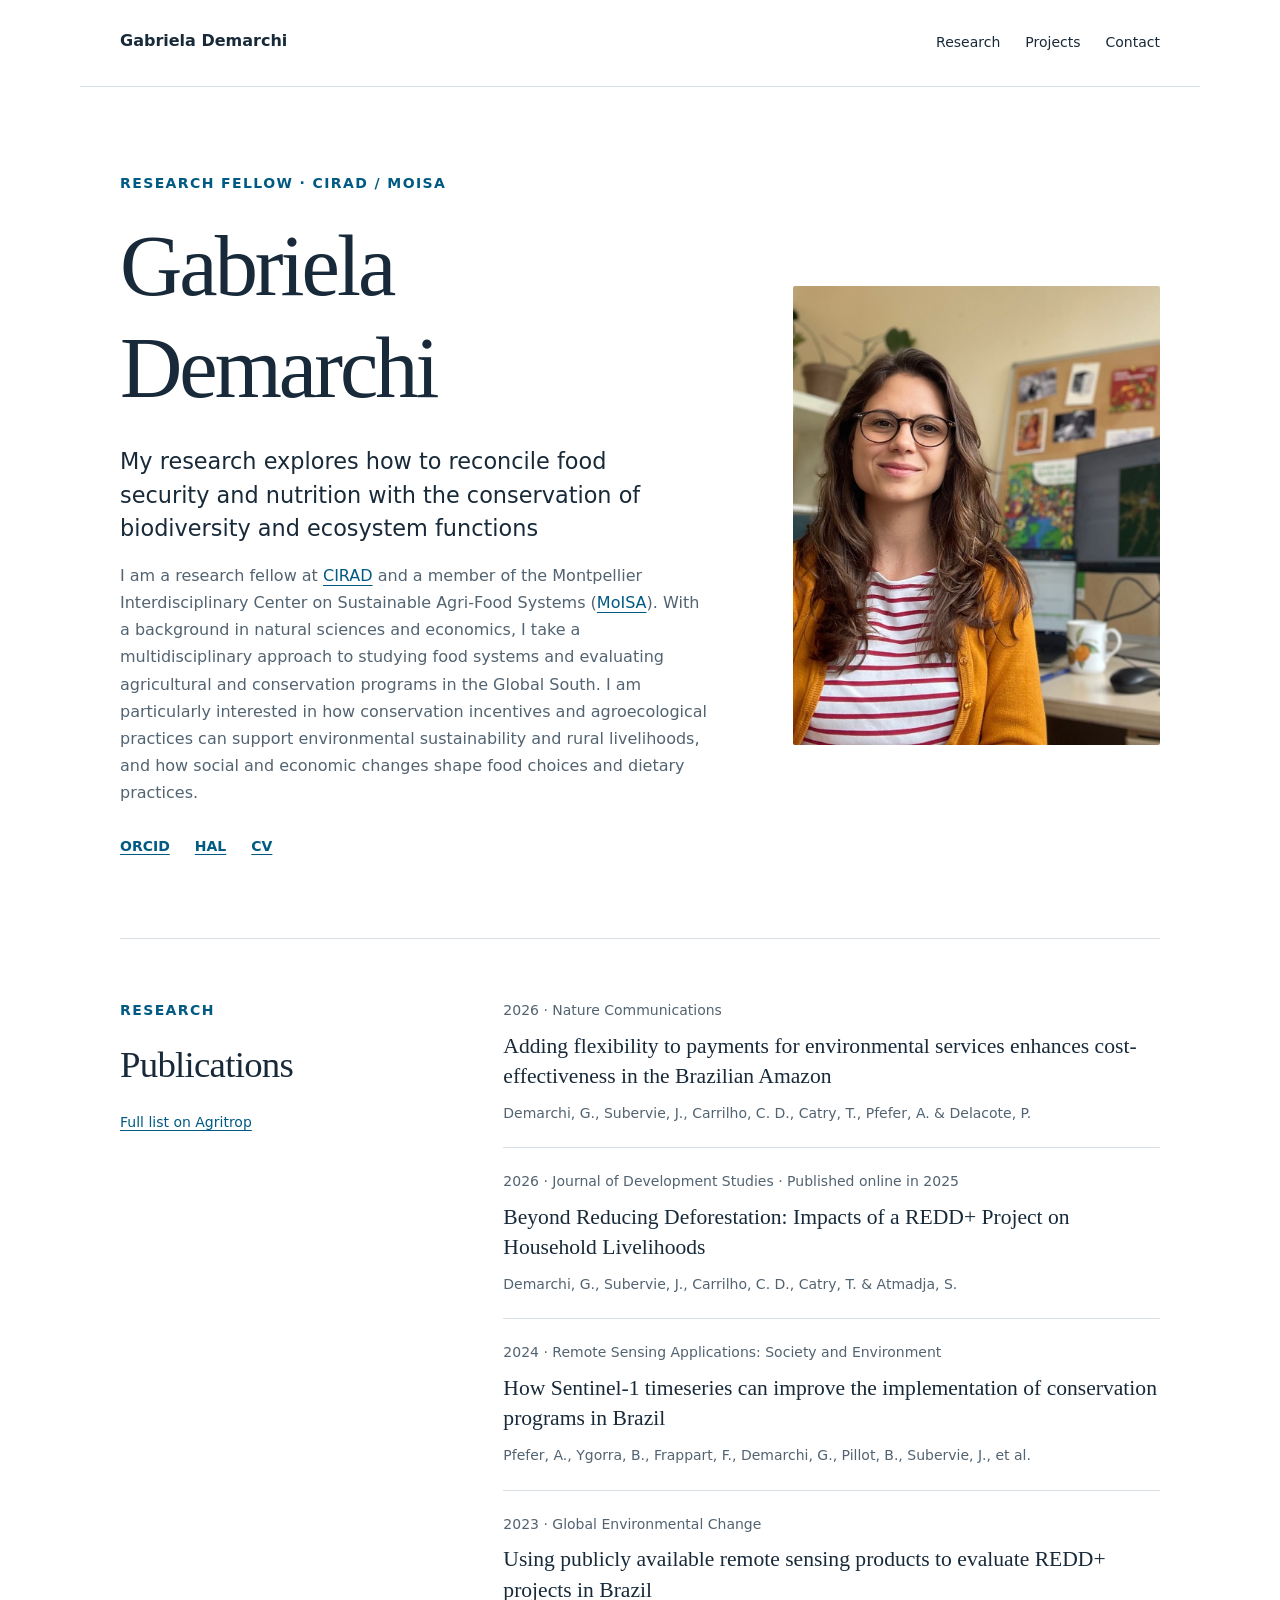
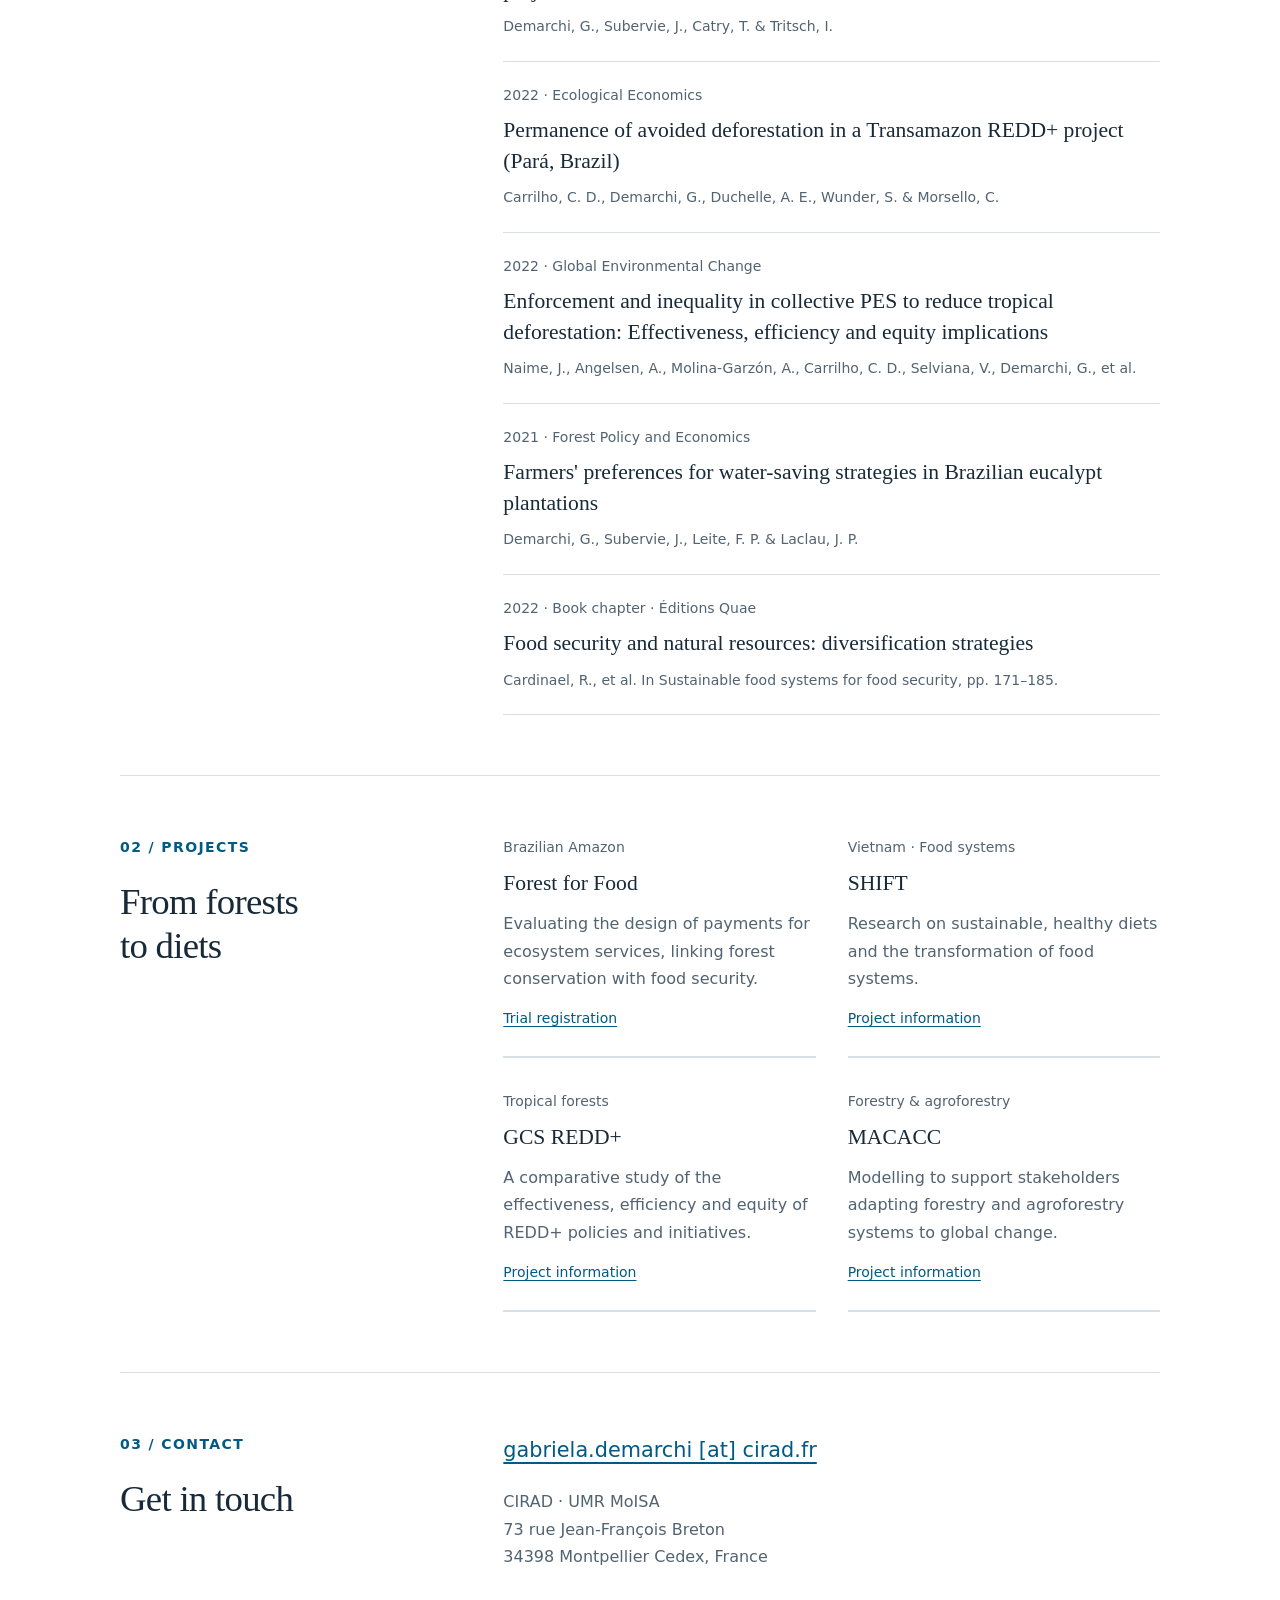
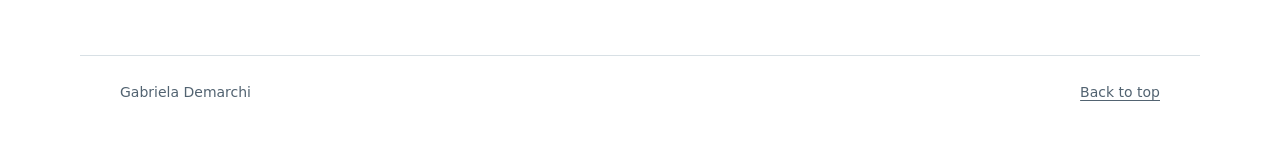
==== index.html @ 3e4ecb60 "Update index.html" ====
<!doctype html>
<html lang="en">
<head>
<meta charset="utf-8"><meta name="viewport" content="width=device-width, initial-scale=1">
<title>Gabriela Demarchi</title>
<meta name="description" content="Gabriela Demarchi, research fellow at CIRAD and MoISA. Environmental and development economics, conservation incentives, impact evaluation and food systems.">
<link rel="icon" href="assets/favicon.svg" type="image/svg+xml"><link rel="stylesheet" href="styles.css">
</head>
<body>
<a class="skip" href="#main">Skip to content</a>
<header><a class="wordmark" href="#">Gabriela Demarchi<span></span></a><nav aria-label="Main navigation"><a href="#research">Research</a><a  href="#projects">Projects</a><a href="#contact">Contact</a></nav></header>
<main id="main">
<section class="intro" aria-labelledby="intro-title">
  <div>
    <p class="eyebrow">Research fellow · CIRAD / MoISA</p>
    <h1 id="intro-title">Gabriela<br>Demarchi<span class="period"></span></h1>

    <p class="lead">
      My research explores how to reconcile food security and nutrition
      with the conservation of biodiversity and ecosystem functions
    </p>

    <p>
      I am a research fellow at <a href="https://www.cirad.fr/">CIRAD</a> and a member of the Montpellier Interdisciplinary Center on Sustainable Agri-Food Systems (<a href="https://umr-moisa.cirad.fr/">MoISA</a>). With a background in natural sciences and economics, I take a
      multidisciplinary approach to studying food systems and evaluating
      agricultural and conservation programs in the Global South.
      I am particularly interested in how conservation incentives and
      agroecological practices can support environmental sustainability
      and rural livelihoods, and how social and economic changes shape food choices and dietary practices.
    </p>

   <div class="intro-links">
 
  <a href="https://orcid.org/0009-0008-9125-7923">ORCID</a>
  <a href="https://cv.hal.science/gabrielademarchi">HAL</a>
  <a href="CV_Gabriela_Demarchi.pdf">CV</a>

     
</div>
</div>

<figure>
  <img
    src="gabriela-demarchi.jpg"
    alt="Gabriela Demarchi"
    width="420"
    height="500"
    fetchpriority="high"
  >
</figure>


</section>

<section id="publications"><div class="section-heading"><p class="eyebrow">Research</p><h2>Publications</h2><a class="text-link" href="https://publications.cirad.fr/auteur.php?mat=30520">Full list on Agritrop</a></div><div class="papers">
<article class="paper"><p class="meta">2026 · Nature Communications</p><h3><a href="https://doi.org/10.1038/s41467-026-75322-z">Adding flexibility to payments for environmental services enhances cost-effectiveness in the Brazilian Amazon</a></h3><p class="authors">Demarchi, G., Subervie, J., Carrilho, C. D., Catry, T., Pfefer, A. & Delacote, P.</p></article>
<article class="paper"><p class="meta">2026 · Journal of Development Studies · Published online in 2025</p><h3><a href="https://doi.org/10.1080/00220388.2025.2515878">Beyond Reducing Deforestation: Impacts of a REDD+ Project on Household Livelihoods</a></h3><p class="authors">Demarchi, G., Subervie, J., Carrilho, C. D., Catry, T. & Atmadja, S.</p></article>
<article class="paper"><p class="meta">2024 · Remote Sensing Applications: Society and Environment</p><h3><a href="https://www.sciencedirect.com/science/article/pii/S2352938524001058">How Sentinel-1 timeseries can improve the implementation of conservation programs in Brazil</a></h3><p class="authors">Pfefer, A., Ygorra, B., Frappart, F., Demarchi, G., Pillot, B., Subervie, J., et al.</p></article>
<article class="paper"><p class="meta">2023 · Global Environmental Change</p><h3><a href="https://www.sciencedirect.com/science/article/pii/S0959378023000195">Using publicly available remote sensing products to evaluate REDD+ projects in Brazil</a></h3><p class="authors">Demarchi, G., Subervie, J., Catry, T. & Tritsch, I.</p></article>
<article class="paper"><p class="meta">2022 · Ecological Economics</p><h3><a href="https://doi.org/10.1016/j.ecolecon.2022.107568">Permanence of avoided deforestation in a Transamazon REDD+ project (Pará, Brazil)</a></h3><p class="authors">Carrilho, C. D., Demarchi, G., Duchelle, A. E., Wunder, S. & Morsello, C.</p></article><article class="paper"><p class="meta">2022 · Global Environmental Change</p><h3><a href="https://doi.org/10.1016/j.gloenvcha.2022.102520">Enforcement and inequality in collective PES to reduce tropical deforestation: Effectiveness, efficiency and equity implications</a></h3><p class="authors">Naime, J., Angelsen, A., Molina-Garzón, A., Carrilho, C. D., Selviana, V., Demarchi, G., et al.</p></article><article class="paper"><p class="meta">2021 · Forest Policy and Economics</p><h3><a href="https://www.sciencedirect.com/science/article/pii/S1389934121000654">Farmers' preferences for water-saving strategies in Brazilian eucalypt plantations</a></h3><p class="authors">Demarchi, G., Subervie, J., Leite, F. P. & Laclau, J. P.</p></article><article class="paper"><p class="meta">2022 · Book chapter · Éditions Quae</p><h3><a href="https://www.quae.com/">Food security and natural resources: diversification strategies</a></h3><p class="authors">Cardinael, R., et al. In Sustainable food systems for food security, pp. 171–185.</p></article></details>
</div></section>
<section id="projects"><div class="section-heading"><p class="eyebrow">02 / Projects</p><h2>From forests<br>to diets</h2></div><div class="projects"><article><p class="meta">Brazilian Amazon</p><h3>Forest for Food</h3><p>Evaluating the design of payments for ecosystem services, linking forest conservation with food security.</p><a href="https://www.socialscienceregistry.org/trials/8193">Trial registration</a></article><article><p class="meta">Vietnam · Food systems</p><h3>SHIFT</h3><p>Research on sustainable, healthy diets and the transformation of food systems.</p><a href="https://www.cgiar.org/initiative/sustainable-healthy-diets/">Project information</a></article><article><p class="meta">Tropical forests</p><h3>GCS REDD+</h3><p>A comparative study of the effectiveness, efficiency and equity of REDD+ policies and initiatives.</p><a href="https://www.landscapealliance.org/gcs/about-gcs-redd/">Project information</a></article><article><p class="meta">Forestry & agroforestry</p><h3>MACACC</h3><p>Modelling to support stakeholders adapting forestry and agroforestry systems to global change.</p><a href="https://www.adaptation-changement-climatique.gouv.fr/s-inspirer/projets-recherche/macacc-modelisation-pour-laccompagnement-des-acteurs-vers-ladaptation">Project information</a></article></div></section>
<section id="contact">
  <div class="section-heading">
    <p class="eyebrow">03 / Contact</p>
    <h2>Get in touch</h2>
  </div>

  <div class="contact">
    <a class="email" href="mailto:gabriela.demarchi@cirad.fr">
      gabriela.demarchi [at] cirad.fr
    </a>
    <p>
      CIRAD · UMR MoISA<br>
      73 rue Jean-François Breton <br>
      34398 Montpellier Cedex, France
    </p>
  </div>
</section>

</main>

<footer>
  <p>Gabriela Demarchi</p>
  <a href="#">Back to top</a>
</footer>

</body>
</html>
---- styles.css ----
:root{--ink:#182a39;--muted:#526371;--blue:#005a83;--line:#d8e0e5;--paper:#fff;--tint:#f2f6f8}*{box-sizing:border-box}html{scroll-behavior:auto;scroll-padding-top:2rem}body{margin:0;background:var(--paper);color:var(--ink);font-family:system-ui,-apple-system,BlinkMacSystemFont,"Segoe UI",sans-serif;font-size:1rem;line-height:1.7}a{color:var(--blue);text-underline-offset:.22em}a:hover{text-decoration-thickness:2px}a:focus-visible,summary:focus-visible{outline:3px solid var(--blue);outline-offset:6px}.skip{position:absolute;top:-100px;left:16px;background:white;padding:12px;z-index:5}.skip:focus{top:10px}header,main,footer{max-width:1120px;margin:auto;padding-inline:40px}header{display:flex;justify-content:space-between;gap:30px;align-items:center;padding-block:30px;border-bottom:1px solid var(--line)}.wordmark{font-weight:650;color:var(--ink);text-decoration:none;line-height:1.4}.wordmark span{display:block;font-weight:400;font-size:.875rem;color:var(--muted);margin-top:4px}nav{display:flex;gap:25px;flex-wrap:wrap}nav a{color:var(--ink);font-size:.875rem;text-decoration:none}nav a:hover{text-decoration:underline}.intro{display:grid;grid-template-columns:1.6fr 1fr;gap:85px;padding-block:85px 80px;align-items:center}.eyebrow{font-size:.875rem;text-transform:uppercase;letter-spacing:.1em;color:var(--blue);font-weight:600;margin:0 0 20px}h1,h2,h3{font-family:Georgia,"Times New Roman",serif;font-weight:400;line-height:1.18;margin:0}h1{font-size:clamp(3.5rem,7vw,5.4rem);letter-spacing:-.035em}.period{color:var(--blue)}.lead{font-size:1.4rem;line-height:1.5;margin:25px 0 16px;max-width:530px}.intro p:not(.eyebrow):not(.lead){color:var(--muted)}.intro-links{display:flex;gap:25px;margin-top:28px}.intro-links a{font-size:.875rem;font-weight:600}figure{margin:0}figure img{display:block;width:100%;height:auto;aspect-ratio:4/5;object-fit:cover;object-position:center;border-radius:2px;background:var(--tint)}figcaption{font-size:.875rem;color:var(--muted);margin-top:12px}section:not(.intro){border-top:1px solid var(--line);padding-block:60px;display:grid;grid-template-columns:1fr 2fr;gap:55px}h2{font-size:2.3rem;letter-spacing:-.02em}h3{font-size:1.35rem;line-height:1.4}.section-heading .text-link{display:inline-block;margin-top:24px;font-size:.875rem}.research-text>p{margin:0}.topics{padding-left:20px;margin:25px 0 0}.topics li{margin-bottom:10px}.paper{padding:22px 0;border-bottom:1px solid var(--line)}.paper:first-child{padding-top:0}.meta{font-size:.875rem;color:var(--muted);margin:0 0 8px}.paper h3 a{color:var(--ink);text-decoration:none}.paper h3 a:hover{color:var(--blue);text-decoration:underline}.authors{font-size:.875rem;color:var(--muted);margin:10px 0 0}details{margin-top:24px}summary{cursor:pointer;color:var(--blue);font-size:.9375rem;font-weight:600}details[open] summary{margin-bottom:20px}.projects{display:grid;grid-template-columns:1fr 1fr;gap:32px}.projects article{padding:0 0 25px;border-bottom:2px solid var(--line)}.projects article p:not(.meta){margin:12px 0;color:var(--muted)}.projects article>a{font-size:.875rem}.email{font-size:clamp(1rem,2vw,1.3rem);overflow-wrap:anywhere}.contact p{color:var(--muted);margin:20px 0 25px}.button{display:inline-block;padding:10px 17px;border:1px solid var(--blue);text-decoration:none;font-size:.9375rem}.button span{font-size:.875rem}.button:hover{background:var(--tint)}footer{display:flex;justify-content:space-between;border-top:1px solid var(--line);padding-block:25px 40px;font-size:.875rem;color:var(--muted)}footer p{margin:0}footer a{color:var(--muted)}@media(max-width:800px){header,main,footer{padding-inline:24px}header{align-items:flex-start;flex-direction:column;gap:20px}nav{gap:20px}.intro{gap:35px;padding-block:48px;grid-template-columns:1.4fr 1fr}h1{font-size:3.5rem}.lead{font-size:1.2rem}section:not(.intro){grid-template-columns:1fr;gap:28px;padding-block:40px}.section-heading h2 br{display:none}h2{font-size:2rem}}@media(max-width:550px){.intro{grid-template-columns:1fr;gap:32px}.intro figure{max-width:280px}.projects{grid-template-columns:1fr;gap:28px}nav{gap:14px}.eyebrow{font-size:.8125rem}h1{font-size:3.8rem}.intro-links{flex-wrap:wrap}footer{gap:20px}}
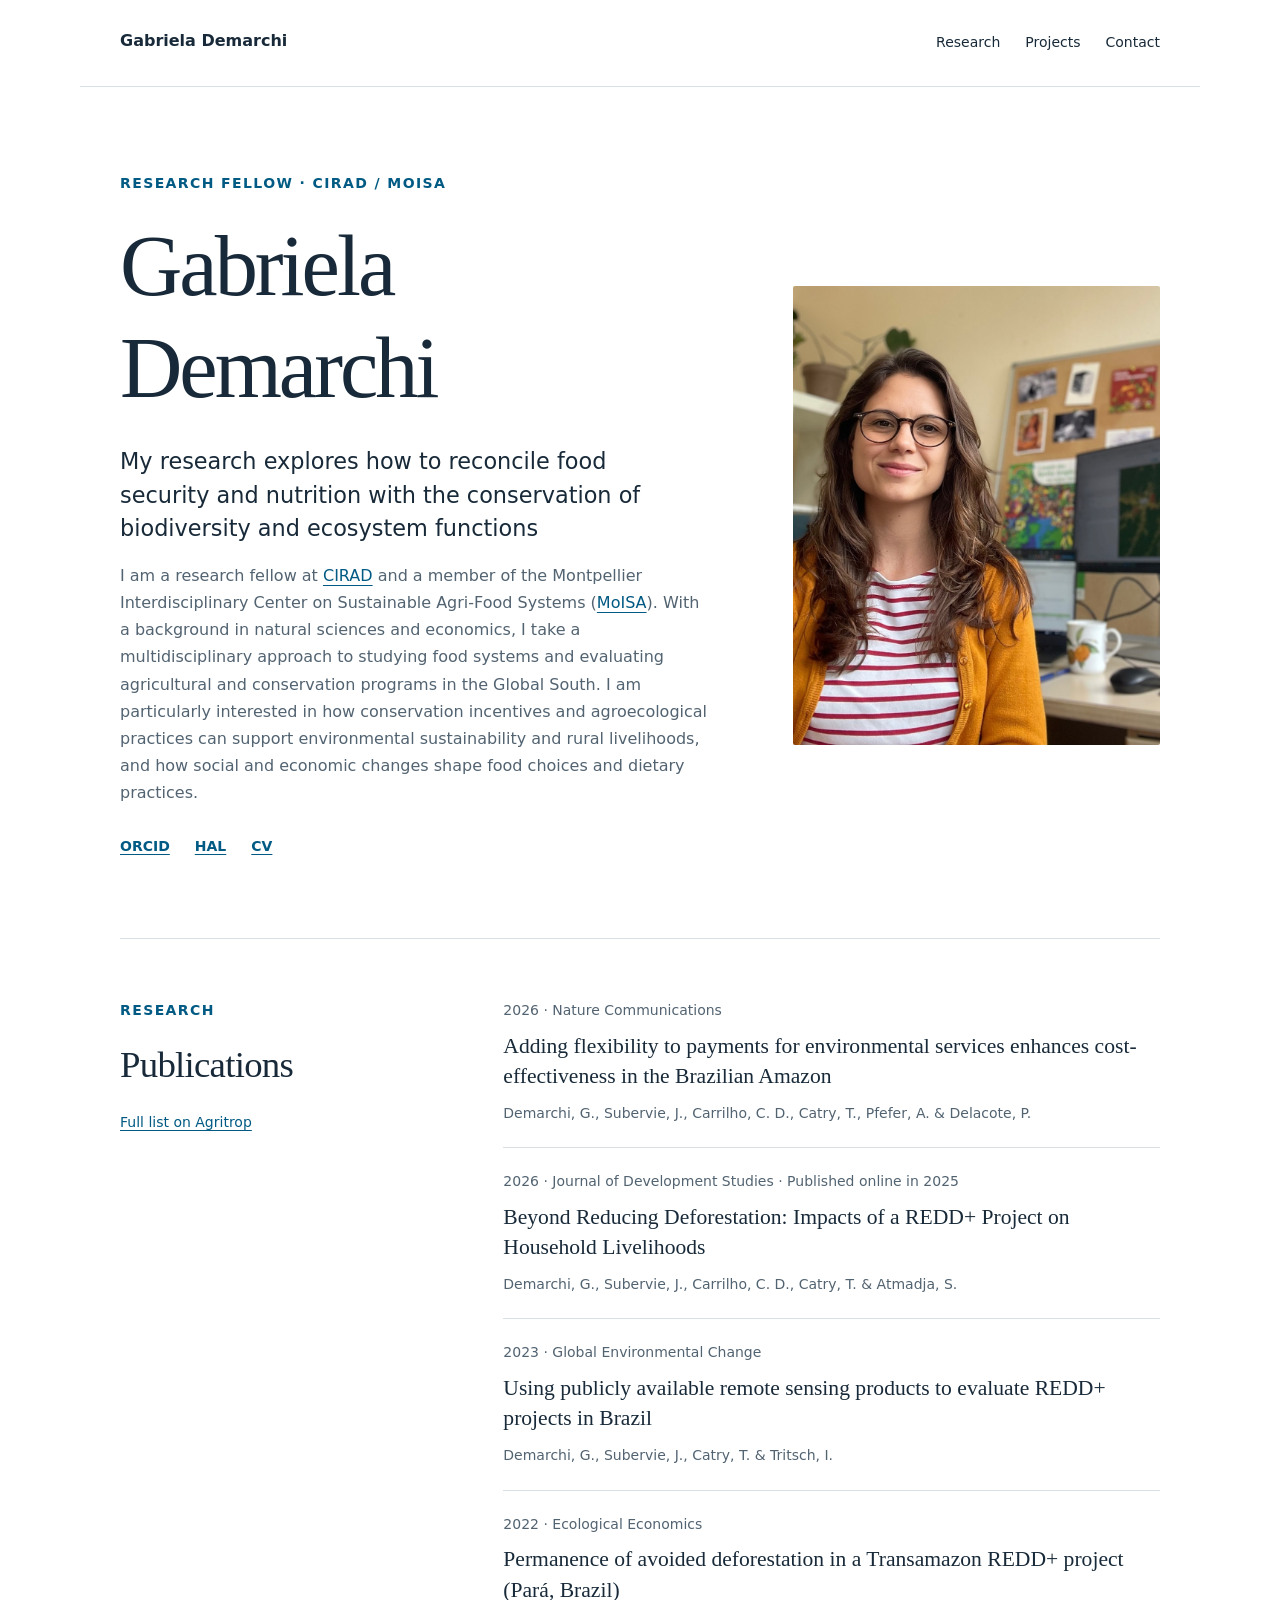
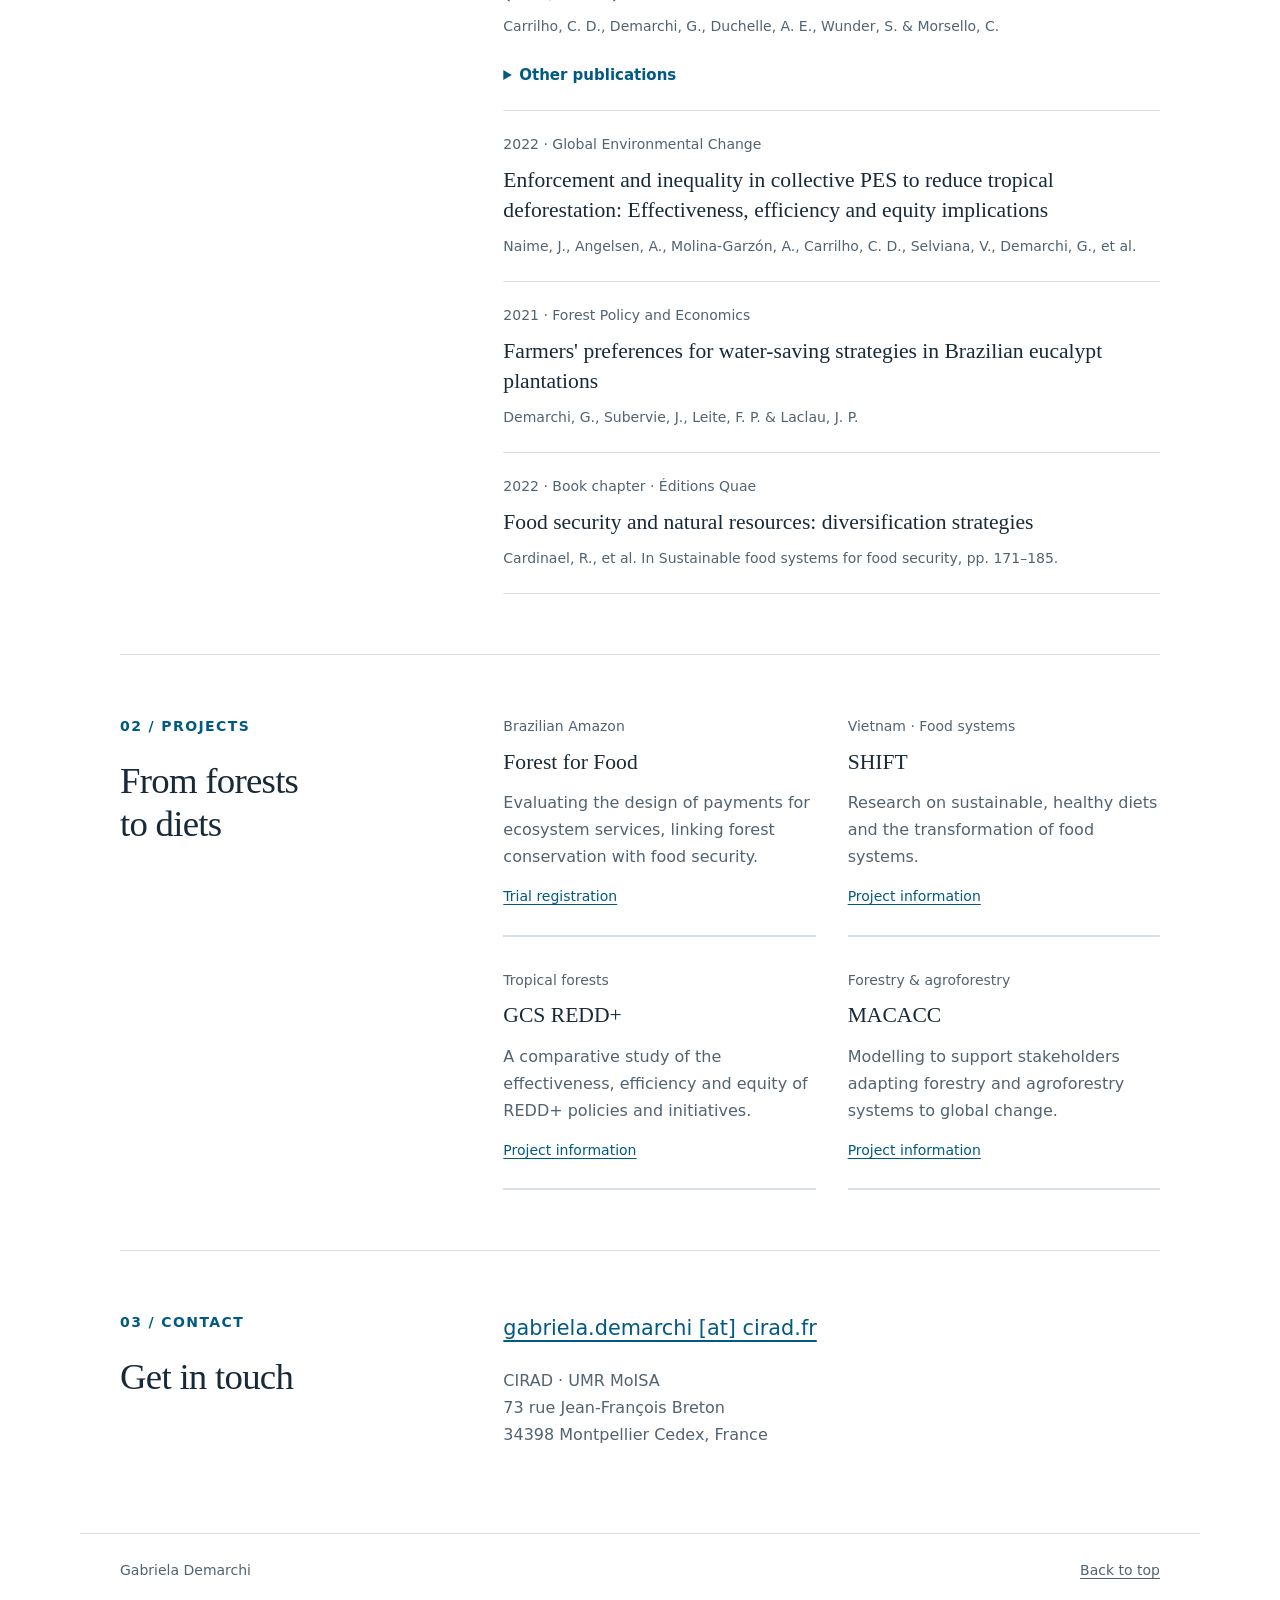
==== commit baa430db: "Update index.html" ====
--- a/index.html
+++ b/index.html
@@ -55,9 +55,10 @@
 <section id="publications"><div class="section-heading"><p class="eyebrow">Research</p><h2>Publications</h2><a class="text-link" href="https://publications.cirad.fr/auteur.php?mat=30520">Full list on Agritrop</a></div><div class="papers">
 <article class="paper"><p class="meta">2026 · Nature Communications</p><h3><a href="https://doi.org/10.1038/s41467-026-75322-z">Adding flexibility to payments for environmental services enhances cost-effectiveness in the Brazilian Amazon</a></h3><p class="authors">Demarchi, G., Subervie, J., Carrilho, C. D., Catry, T., Pfefer, A. & Delacote, P.</p></article>
 <article class="paper"><p class="meta">2026 · Journal of Development Studies · Published online in 2025</p><h3><a href="https://doi.org/10.1080/00220388.2025.2515878">Beyond Reducing Deforestation: Impacts of a REDD+ Project on Household Livelihoods</a></h3><p class="authors">Demarchi, G., Subervie, J., Carrilho, C. D., Catry, T. & Atmadja, S.</p></article>
-<article class="paper"><p class="meta">2024 · Remote Sensing Applications: Society and Environment</p><h3><a href="https://www.sciencedirect.com/science/article/pii/S2352938524001058">How Sentinel-1 timeseries can improve the implementation of conservation programs in Brazil</a></h3><p class="authors">Pfefer, A., Ygorra, B., Frappart, F., Demarchi, G., Pillot, B., Subervie, J., et al.</p></article>
 <article class="paper"><p class="meta">2023 · Global Environmental Change</p><h3><a href="https://www.sciencedirect.com/science/article/pii/S0959378023000195">Using publicly available remote sensing products to evaluate REDD+ projects in Brazil</a></h3><p class="authors">Demarchi, G., Subervie, J., Catry, T. & Tritsch, I.</p></article>
-<article class="paper"><p class="meta">2022 · Ecological Economics</p><h3><a href="https://doi.org/10.1016/j.ecolecon.2022.107568">Permanence of avoided deforestation in a Transamazon REDD+ project (Pará, Brazil)</a></h3><p class="authors">Carrilho, C. D., Demarchi, G., Duchelle, A. E., Wunder, S. & Morsello, C.</p></article><article class="paper"><p class="meta">2022 · Global Environmental Change</p><h3><a href="https://doi.org/10.1016/j.gloenvcha.2022.102520">Enforcement and inequality in collective PES to reduce tropical deforestation: Effectiveness, efficiency and equity implications</a></h3><p class="authors">Naime, J., Angelsen, A., Molina-Garzón, A., Carrilho, C. D., Selviana, V., Demarchi, G., et al.</p></article><article class="paper"><p class="meta">2021 · Forest Policy and Economics</p><h3><a href="https://www.sciencedirect.com/science/article/pii/S1389934121000654">Farmers' preferences for water-saving strategies in Brazilian eucalypt plantations</a></h3><p class="authors">Demarchi, G., Subervie, J., Leite, F. P. & Laclau, J. P.</p></article><article class="paper"><p class="meta">2022 · Book chapter · Éditions Quae</p><h3><a href="https://www.quae.com/">Food security and natural resources: diversification strategies</a></h3><p class="authors">Cardinael, R., et al. In Sustainable food systems for food security, pp. 171–185.</p></article></details>
+<article class="paper"><p class="meta">2022 · Ecological Economics</p><h3><a href="https://doi.org/10.1016/j.ecolecon.2022.107568">Permanence of avoided deforestation in a Transamazon REDD+ project (Pará, Brazil)</a></h3><p class="authors">Carrilho, C. D., Demarchi, G., Duchelle, A. E., Wunder, S. & Morsello, C.
+<details><summary>Other publications</summary> <article class="paper"><p class="meta">2024 · Remote Sensing Applications: Society and Environment</p><h3><a href="https://www.sciencedirect.com/science/article/pii/S2352938524001058">How Sentinel-1 timeseries can improve the implementation of conservation programs in Brazil</a></h3><p class="authors">Pfefer, A., Ygorra, B., Frappart, F., Demarchi, G., Pillot, B., Subervie, J., et al.</p></article>
+</p></article><article class="paper"><p class="meta">2022 · Global Environmental Change</p><h3><a href="https://doi.org/10.1016/j.gloenvcha.2022.102520">Enforcement and inequality in collective PES to reduce tropical deforestation: Effectiveness, efficiency and equity implications</a></h3><p class="authors">Naime, J., Angelsen, A., Molina-Garzón, A., Carrilho, C. D., Selviana, V., Demarchi, G., et al.</p></article><article class="paper"><p class="meta">2021 · Forest Policy and Economics</p><h3><a href="https://www.sciencedirect.com/science/article/pii/S1389934121000654">Farmers' preferences for water-saving strategies in Brazilian eucalypt plantations</a></h3><p class="authors">Demarchi, G., Subervie, J., Leite, F. P. & Laclau, J. P.</p></article><article class="paper"><p class="meta">2022 · Book chapter · Éditions Quae</p><h3><a href="https://www.quae.com/">Food security and natural resources: diversification strategies</a></h3><p class="authors">Cardinael, R., et al. In Sustainable food systems for food security, pp. 171–185.</p></article></details>
 </div></section>
 <section id="projects"><div class="section-heading"><p class="eyebrow">02 / Projects</p><h2>From forests<br>to diets</h2></div><div class="projects"><article><p class="meta">Brazilian Amazon</p><h3>Forest for Food</h3><p>Evaluating the design of payments for ecosystem services, linking forest conservation with food security.</p><a href="https://www.socialscienceregistry.org/trials/8193">Trial registration</a></article><article><p class="meta">Vietnam · Food systems</p><h3>SHIFT</h3><p>Research on sustainable, healthy diets and the transformation of food systems.</p><a href="https://www.cgiar.org/initiative/sustainable-healthy-diets/">Project information</a></article><article><p class="meta">Tropical forests</p><h3>GCS REDD+</h3><p>A comparative study of the effectiveness, efficiency and equity of REDD+ policies and initiatives.</p><a href="https://www.landscapealliance.org/gcs/about-gcs-redd/">Project information</a></article><article><p class="meta">Forestry & agroforestry</p><h3>MACACC</h3><p>Modelling to support stakeholders adapting forestry and agroforestry systems to global change.</p><a href="https://www.adaptation-changement-climatique.gouv.fr/s-inspirer/projets-recherche/macacc-modelisation-pour-laccompagnement-des-acteurs-vers-ladaptation">Project information</a></article></div></section>
 <section id="contact">
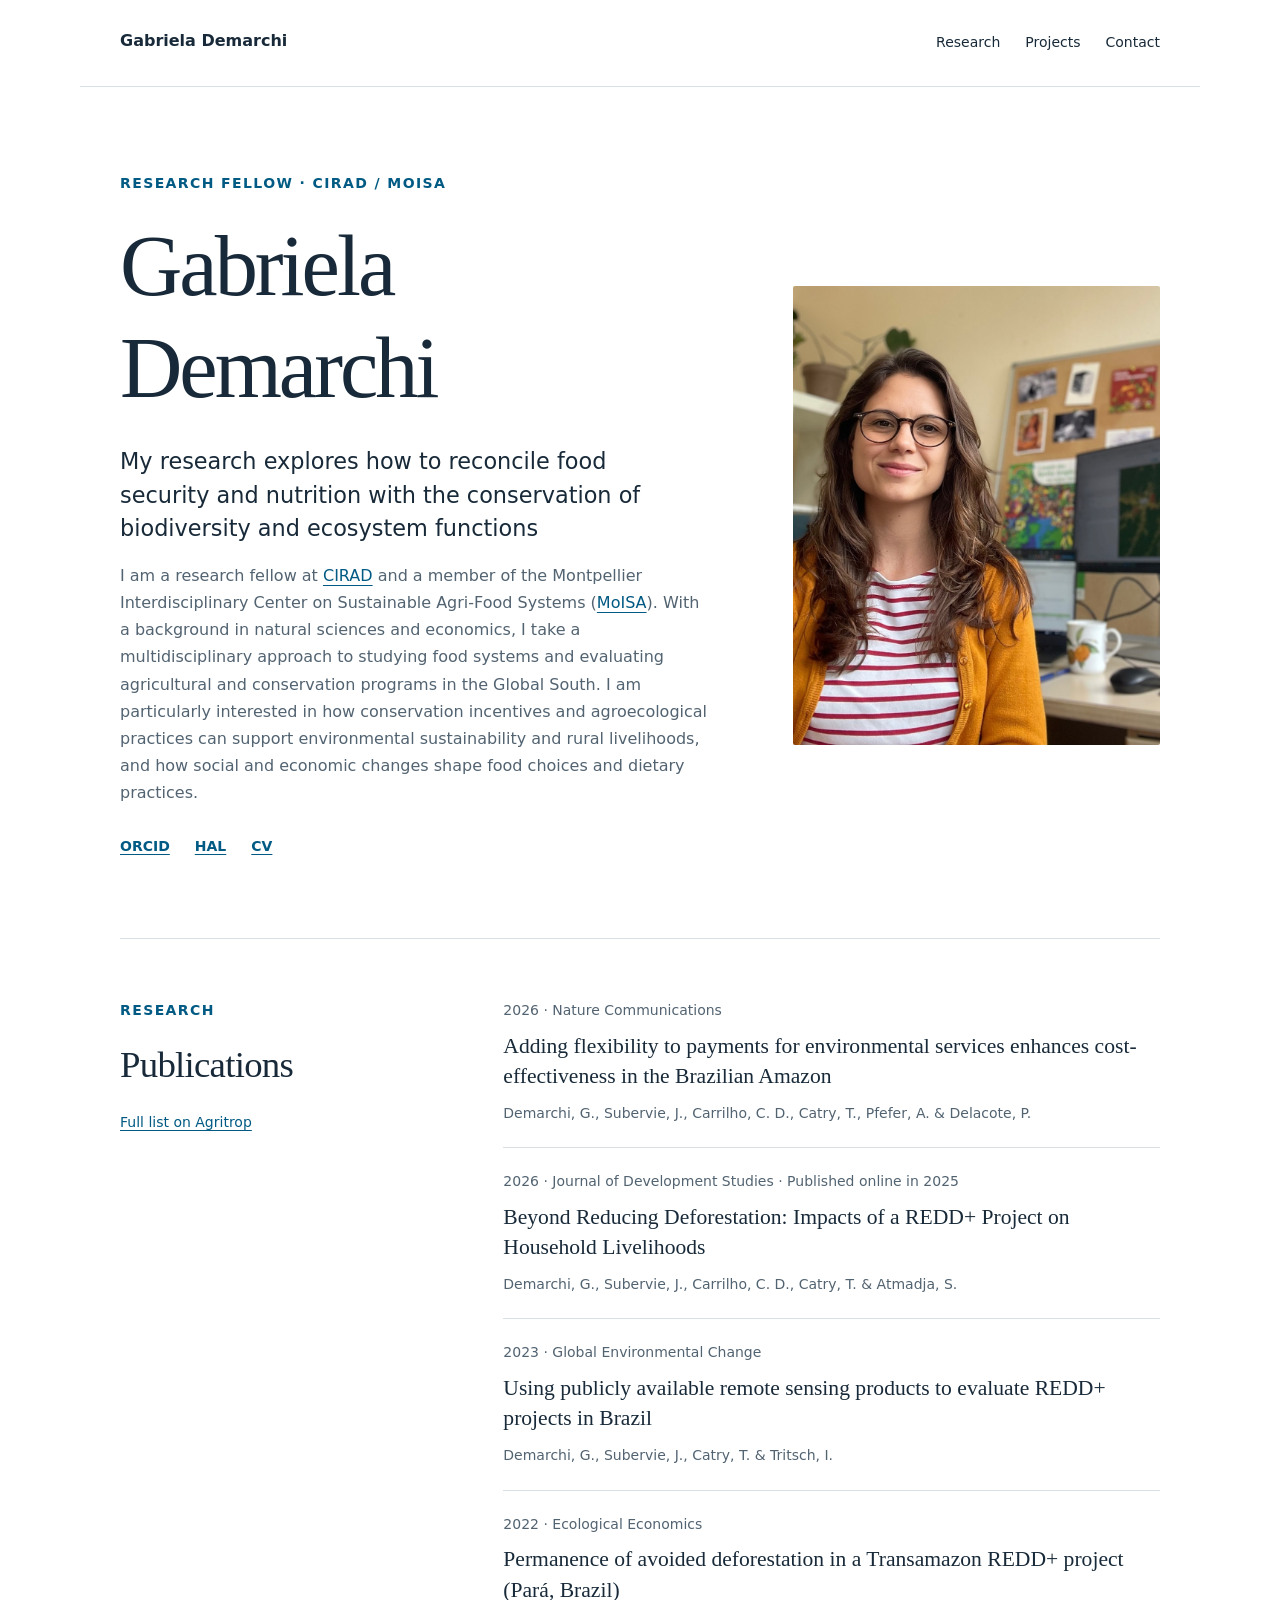
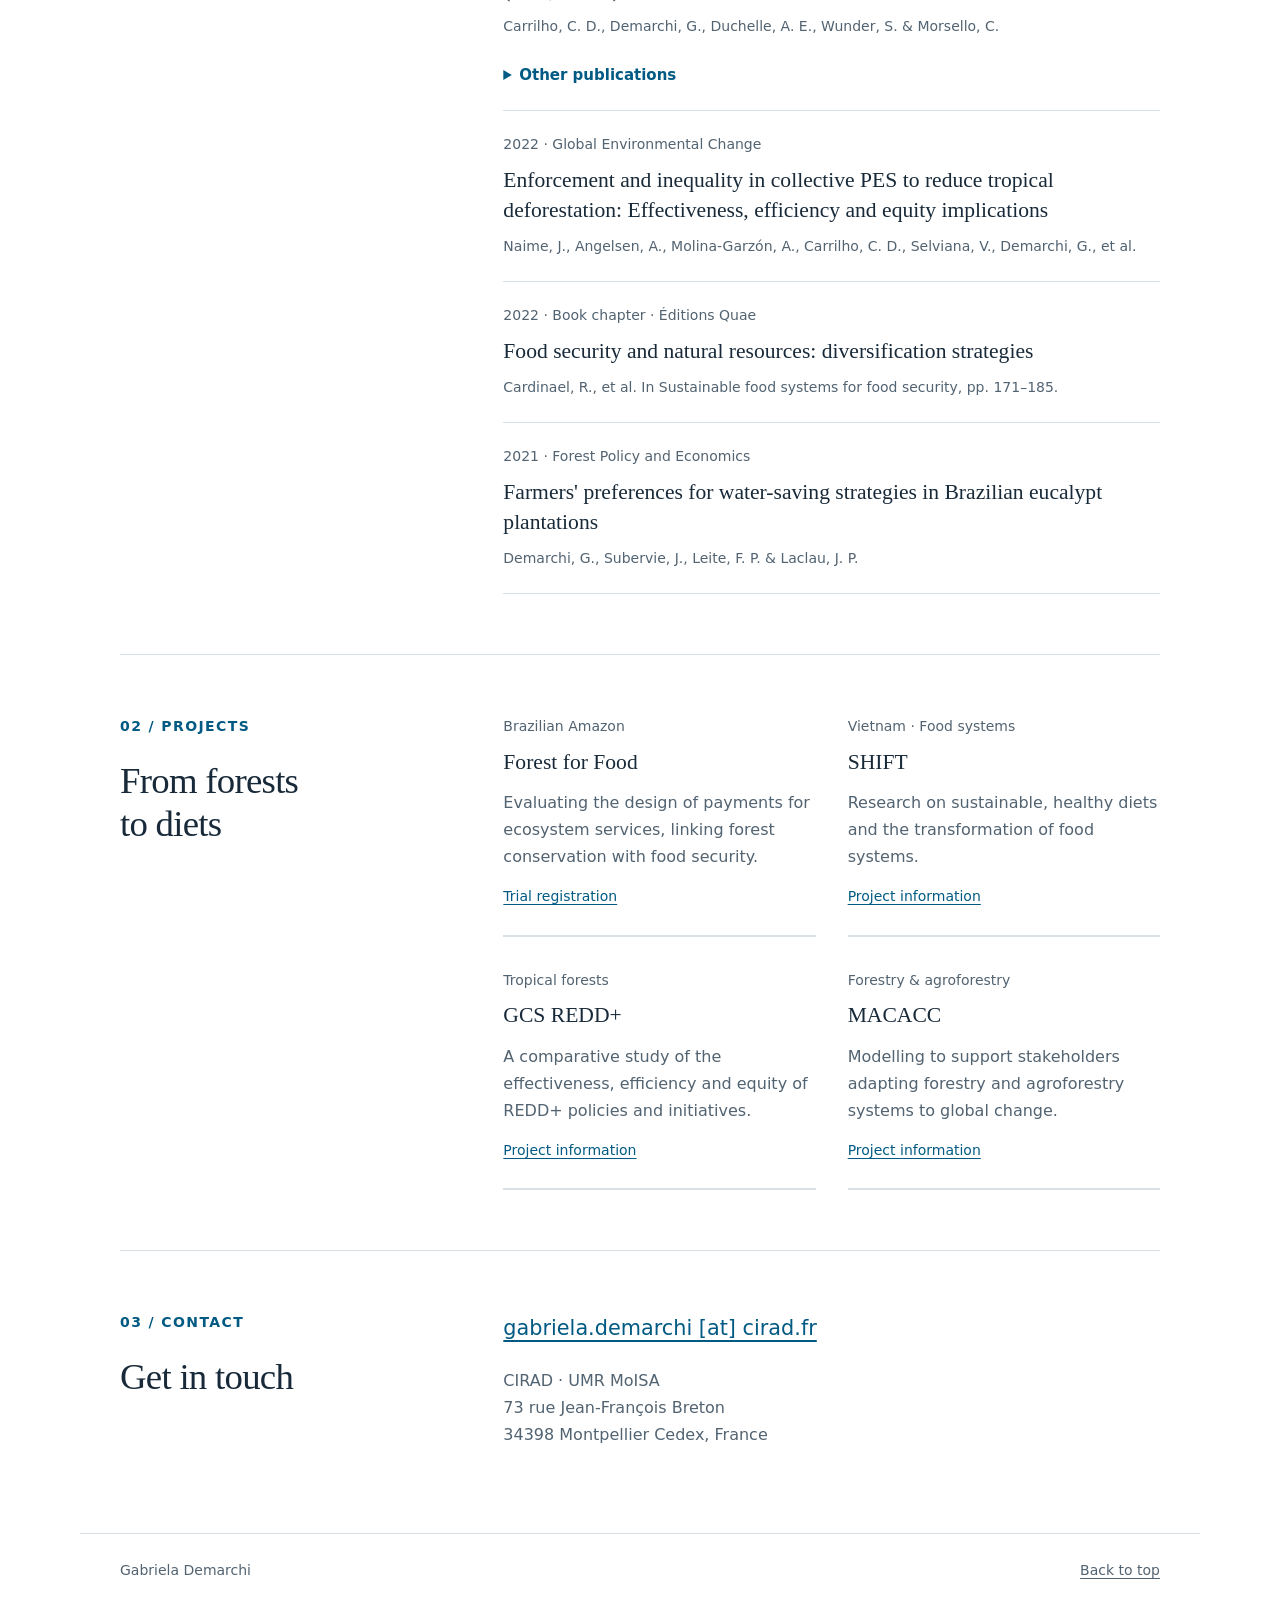
==== commit 00ea3add: "Update index.html" ====
--- a/index.html
+++ b/index.html
@@ -58,7 +58,10 @@
 <article class="paper"><p class="meta">2023 · Global Environmental Change</p><h3><a href="https://www.sciencedirect.com/science/article/pii/S0959378023000195">Using publicly available remote sensing products to evaluate REDD+ projects in Brazil</a></h3><p class="authors">Demarchi, G., Subervie, J., Catry, T. & Tritsch, I.</p></article>
 <article class="paper"><p class="meta">2022 · Ecological Economics</p><h3><a href="https://doi.org/10.1016/j.ecolecon.2022.107568">Permanence of avoided deforestation in a Transamazon REDD+ project (Pará, Brazil)</a></h3><p class="authors">Carrilho, C. D., Demarchi, G., Duchelle, A. E., Wunder, S. & Morsello, C.
 <details><summary>Other publications</summary> <article class="paper"><p class="meta">2024 · Remote Sensing Applications: Society and Environment</p><h3><a href="https://www.sciencedirect.com/science/article/pii/S2352938524001058">How Sentinel-1 timeseries can improve the implementation of conservation programs in Brazil</a></h3><p class="authors">Pfefer, A., Ygorra, B., Frappart, F., Demarchi, G., Pillot, B., Subervie, J., et al.</p></article>
-</p></article><article class="paper"><p class="meta">2022 · Global Environmental Change</p><h3><a href="https://doi.org/10.1016/j.gloenvcha.2022.102520">Enforcement and inequality in collective PES to reduce tropical deforestation: Effectiveness, efficiency and equity implications</a></h3><p class="authors">Naime, J., Angelsen, A., Molina-Garzón, A., Carrilho, C. D., Selviana, V., Demarchi, G., et al.</p></article><article class="paper"><p class="meta">2021 · Forest Policy and Economics</p><h3><a href="https://www.sciencedirect.com/science/article/pii/S1389934121000654">Farmers' preferences for water-saving strategies in Brazilian eucalypt plantations</a></h3><p class="authors">Demarchi, G., Subervie, J., Leite, F. P. & Laclau, J. P.</p></article><article class="paper"><p class="meta">2022 · Book chapter · Éditions Quae</p><h3><a href="https://www.quae.com/">Food security and natural resources: diversification strategies</a></h3><p class="authors">Cardinael, R., et al. In Sustainable food systems for food security, pp. 171–185.</p></article></details>
+</p></article><article class="paper"><p class="meta">2022 · Global Environmental Change</p><h3><a href="https://doi.org/10.1016/j.gloenvcha.2022.102520">Enforcement and inequality in collective PES to reduce tropical deforestation: Effectiveness, efficiency and equity implications</a></h3><p class="authors">Naime, J., Angelsen, A., Molina-Garzón, A., Carrilho, C. D., Selviana, V., Demarchi, G., et al.</p></article>
+  <article class="paper"><p class="meta">2022 · Book chapter · Éditions Quae</p><h3><a href="https://www.quae.com/">Food security and natural resources: diversification strategies</a></h3><p class="authors">Cardinael, R., et al. In Sustainable food systems for food security, pp. 171–185.</p></article></details>  
+  <article class="paper"><p class="meta">2021 · Forest Policy and Economics</p><h3><a href="https://www.sciencedirect.com/science/article/pii/S1389934121000654">Farmers' preferences for water-saving strategies in Brazilian eucalypt plantations</a></h3><p class="authors">Demarchi, G., Subervie, J., Leite, F. P. & Laclau, J. P.</p></article>
+
 </div></section>
 <section id="projects"><div class="section-heading"><p class="eyebrow">02 / Projects</p><h2>From forests<br>to diets</h2></div><div class="projects"><article><p class="meta">Brazilian Amazon</p><h3>Forest for Food</h3><p>Evaluating the design of payments for ecosystem services, linking forest conservation with food security.</p><a href="https://www.socialscienceregistry.org/trials/8193">Trial registration</a></article><article><p class="meta">Vietnam · Food systems</p><h3>SHIFT</h3><p>Research on sustainable, healthy diets and the transformation of food systems.</p><a href="https://www.cgiar.org/initiative/sustainable-healthy-diets/">Project information</a></article><article><p class="meta">Tropical forests</p><h3>GCS REDD+</h3><p>A comparative study of the effectiveness, efficiency and equity of REDD+ policies and initiatives.</p><a href="https://www.landscapealliance.org/gcs/about-gcs-redd/">Project information</a></article><article><p class="meta">Forestry & agroforestry</p><h3>MACACC</h3><p>Modelling to support stakeholders adapting forestry and agroforestry systems to global change.</p><a href="https://www.adaptation-changement-climatique.gouv.fr/s-inspirer/projets-recherche/macacc-modelisation-pour-laccompagnement-des-acteurs-vers-ladaptation">Project information</a></article></div></section>
 <section id="contact">
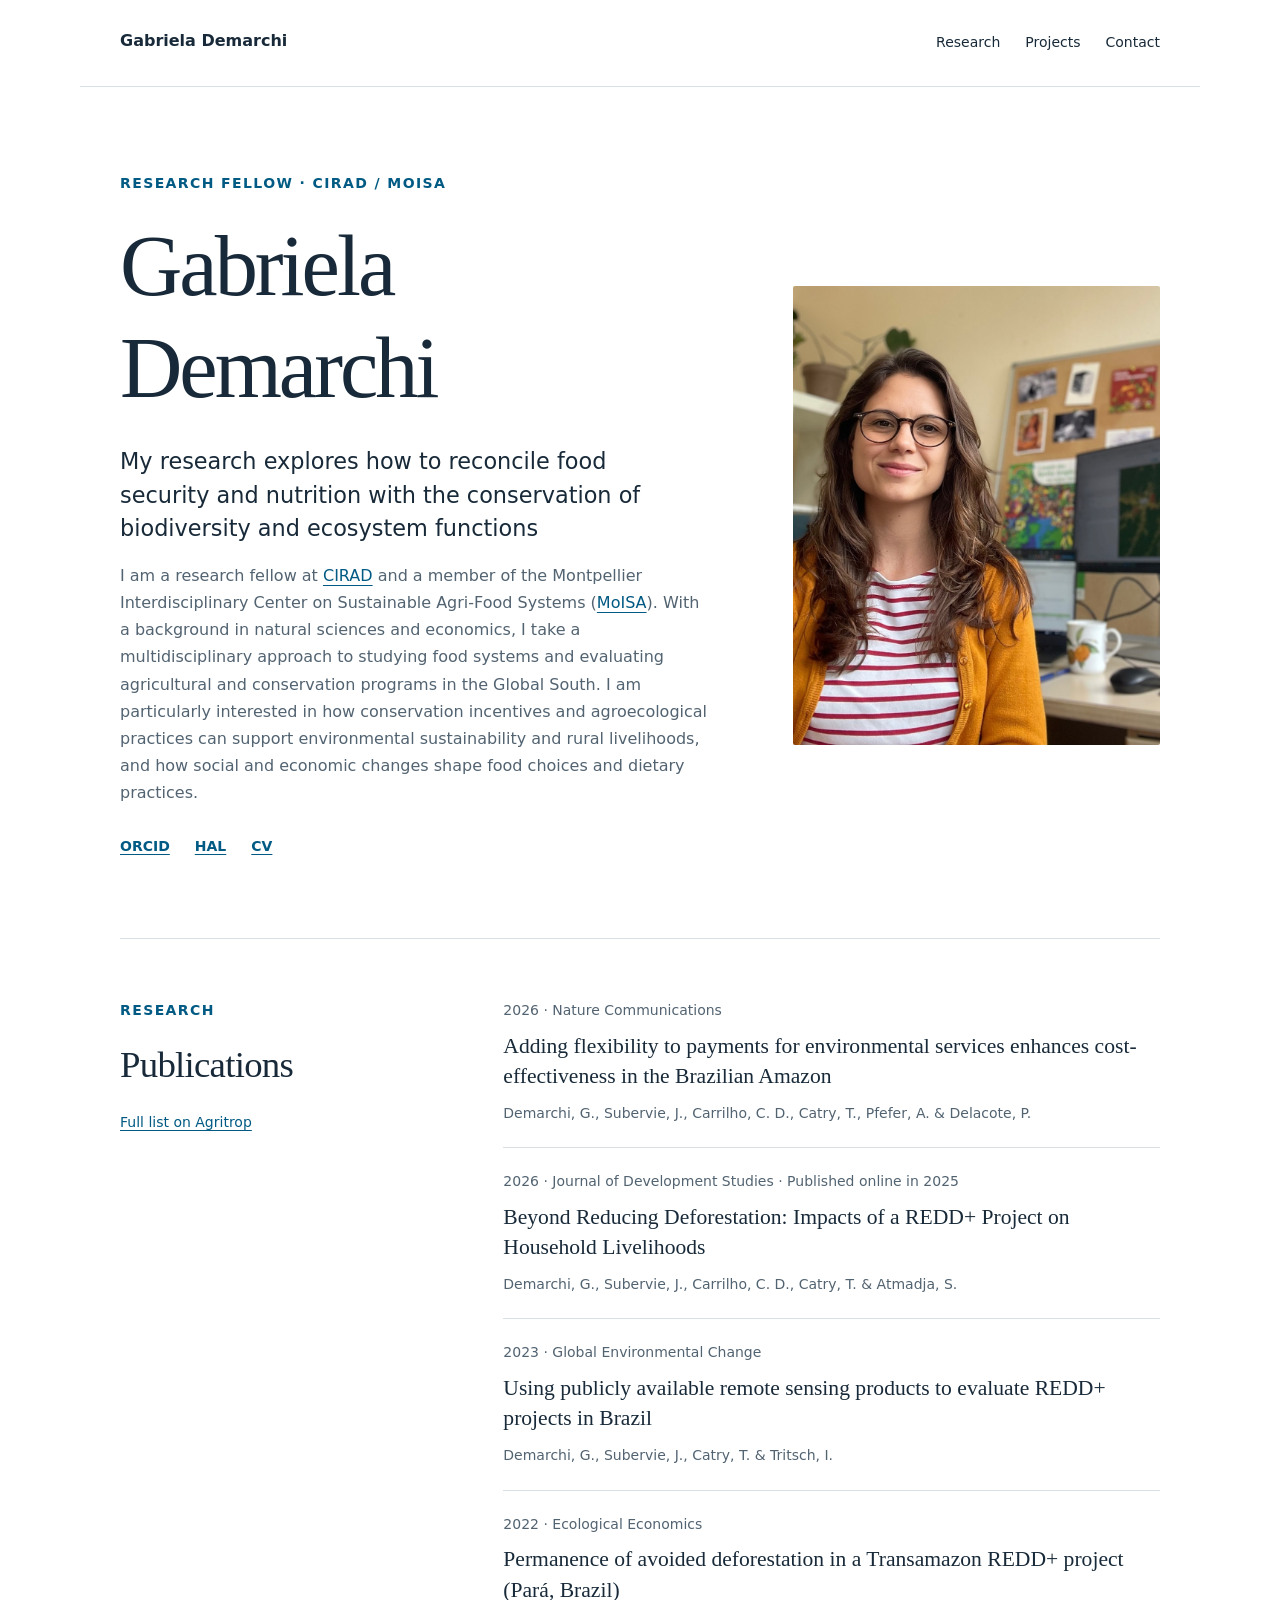
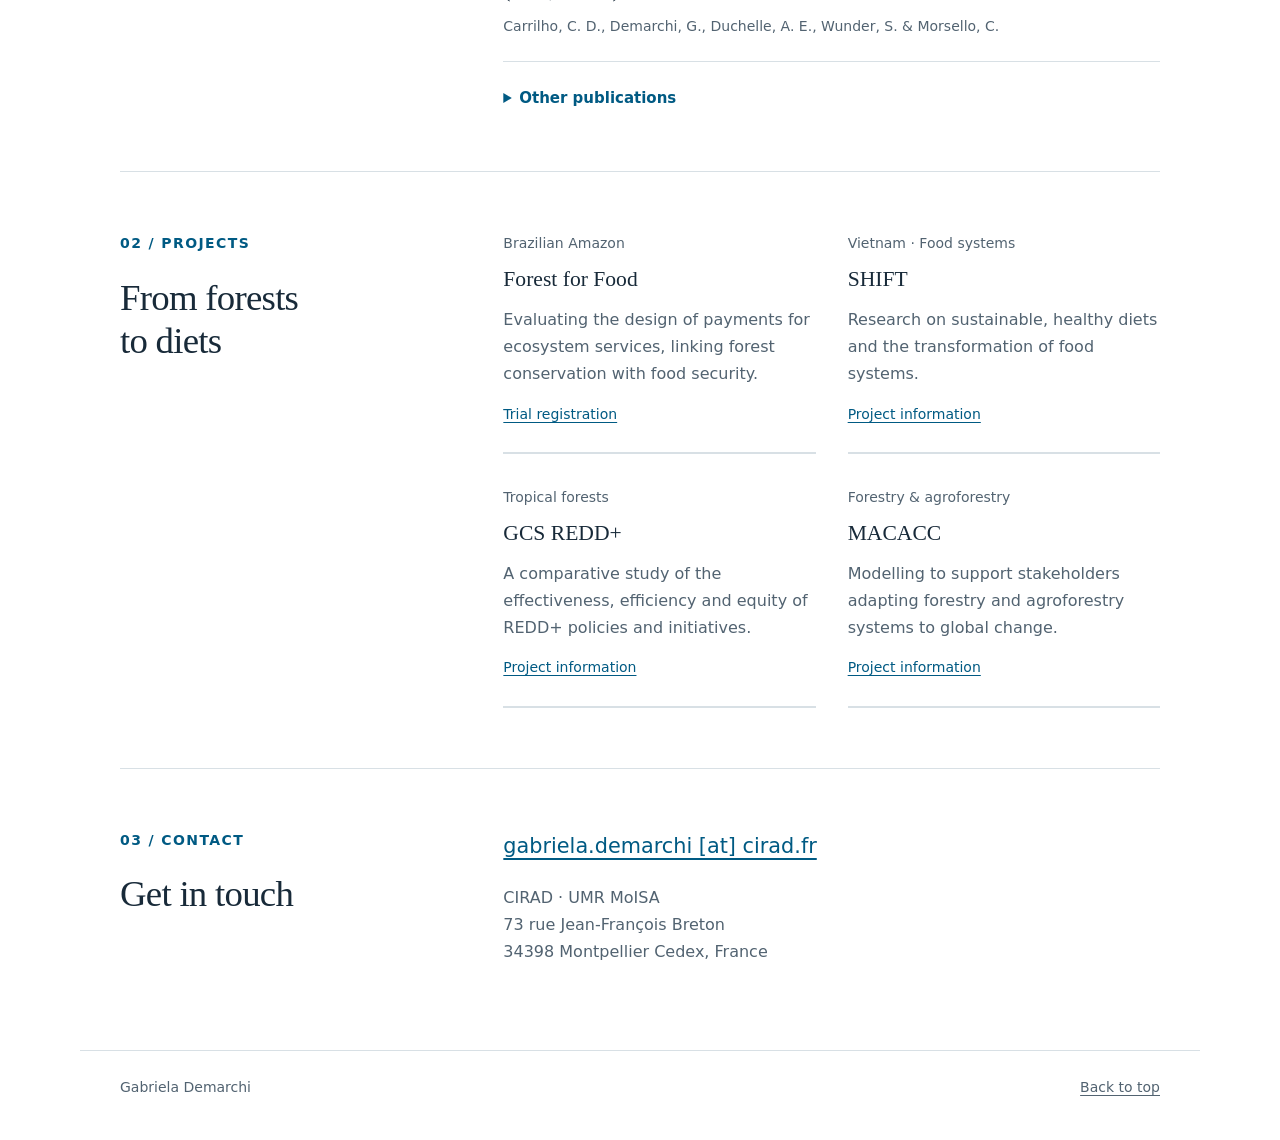
==== commit f9c3fa05: "Update index.html" ====
--- a/index.html
+++ b/index.html
@@ -52,15 +52,117 @@
 
 </section>
 
-<section id="publications"><div class="section-heading"><p class="eyebrow">Research</p><h2>Publications</h2><a class="text-link" href="https://publications.cirad.fr/auteur.php?mat=30520">Full list on Agritrop</a></div><div class="papers">
-<article class="paper"><p class="meta">2026 · Nature Communications</p><h3><a href="https://doi.org/10.1038/s41467-026-75322-z">Adding flexibility to payments for environmental services enhances cost-effectiveness in the Brazilian Amazon</a></h3><p class="authors">Demarchi, G., Subervie, J., Carrilho, C. D., Catry, T., Pfefer, A. & Delacote, P.</p></article>
-<article class="paper"><p class="meta">2026 · Journal of Development Studies · Published online in 2025</p><h3><a href="https://doi.org/10.1080/00220388.2025.2515878">Beyond Reducing Deforestation: Impacts of a REDD+ Project on Household Livelihoods</a></h3><p class="authors">Demarchi, G., Subervie, J., Carrilho, C. D., Catry, T. & Atmadja, S.</p></article>
-<article class="paper"><p class="meta">2023 · Global Environmental Change</p><h3><a href="https://www.sciencedirect.com/science/article/pii/S0959378023000195">Using publicly available remote sensing products to evaluate REDD+ projects in Brazil</a></h3><p class="authors">Demarchi, G., Subervie, J., Catry, T. & Tritsch, I.</p></article>
-<article class="paper"><p class="meta">2022 · Ecological Economics</p><h3><a href="https://doi.org/10.1016/j.ecolecon.2022.107568">Permanence of avoided deforestation in a Transamazon REDD+ project (Pará, Brazil)</a></h3><p class="authors">Carrilho, C. D., Demarchi, G., Duchelle, A. E., Wunder, S. & Morsello, C.
-<details><summary>Other publications</summary> <article class="paper"><p class="meta">2024 · Remote Sensing Applications: Society and Environment</p><h3><a href="https://www.sciencedirect.com/science/article/pii/S2352938524001058">How Sentinel-1 timeseries can improve the implementation of conservation programs in Brazil</a></h3><p class="authors">Pfefer, A., Ygorra, B., Frappart, F., Demarchi, G., Pillot, B., Subervie, J., et al.</p></article>
-</p></article><article class="paper"><p class="meta">2022 · Global Environmental Change</p><h3><a href="https://doi.org/10.1016/j.gloenvcha.2022.102520">Enforcement and inequality in collective PES to reduce tropical deforestation: Effectiveness, efficiency and equity implications</a></h3><p class="authors">Naime, J., Angelsen, A., Molina-Garzón, A., Carrilho, C. D., Selviana, V., Demarchi, G., et al.</p></article>
-  <article class="paper"><p class="meta">2022 · Book chapter · Éditions Quae</p><h3><a href="https://www.quae.com/">Food security and natural resources: diversification strategies</a></h3><p class="authors">Cardinael, R., et al. In Sustainable food systems for food security, pp. 171–185.</p></article></details>  
-  <article class="paper"><p class="meta">2021 · Forest Policy and Economics</p><h3><a href="https://www.sciencedirect.com/science/article/pii/S1389934121000654">Farmers' preferences for water-saving strategies in Brazilian eucalypt plantations</a></h3><p class="authors">Demarchi, G., Subervie, J., Leite, F. P. & Laclau, J. P.</p></article>
+<section id="publications">
+  <div class="section-heading">
+    <p class="eyebrow">Research</p>
+    <h2>Publications</h2>
+    <a class="text-link" href="https://publications.cirad.fr/auteur.php?mat=30520">
+      Full list on Agritrop
+    </a>
+  </div>
+
+  <div class="papers">
+    <article class="paper">
+      <p class="meta">2026 · Nature Communications</p>
+      <h3>
+        <a href="https://doi.org/10.1038/s41467-026-75322-z">
+          Adding flexibility to payments for environmental services enhances cost-effectiveness in the Brazilian Amazon
+        </a>
+      </h3>
+      <p class="authors">
+        Demarchi, G., Subervie, J., Carrilho, C. D., Catry, T., Pfefer, A. &amp; Delacote, P.
+      </p>
+    </article>
+
+    <article class="paper">
+      <p class="meta">2026 · Journal of Development Studies · Published online in 2025</p>
+      <h3>
+        <a href="https://doi.org/10.1080/00220388.2025.2515878">
+          Beyond Reducing Deforestation: Impacts of a REDD+ Project on Household Livelihoods
+        </a>
+      </h3>
+      <p class="authors">
+        Demarchi, G., Subervie, J., Carrilho, C. D., Catry, T. &amp; Atmadja, S.
+      </p>
+    </article>
+
+    <article class="paper">
+      <p class="meta">2023 · Global Environmental Change</p>
+      <h3>
+        <a href="https://www.sciencedirect.com/science/article/pii/S0959378023000195">
+          Using publicly available remote sensing products to evaluate REDD+ projects in Brazil
+        </a>
+      </h3>
+      <p class="authors">
+        Demarchi, G., Subervie, J., Catry, T. &amp; Tritsch, I.
+      </p>
+    </article>
+
+    <article class="paper">
+      <p class="meta">2022 · Ecological Economics</p>
+      <h3>
+        <a href="https://doi.org/10.1016/j.ecolecon.2022.107568">
+          Permanence of avoided deforestation in a Transamazon REDD+ project (Pará, Brazil)
+        </a>
+      </h3>
+      <p class="authors">
+        Carrilho, C. D., Demarchi, G., Duchelle, A. E., Wunder, S. &amp; Morsello, C.
+      </p>
+    </article>
+
+    <details>
+      <summary>Other publications</summary>
+
+      <article class="paper">
+        <p class="meta">2024 · Remote Sensing Applications: Society and Environment</p>
+        <h3>
+          <a href="https://www.sciencedirect.com/science/article/pii/S2352938524001058">
+            How Sentinel-1 timeseries can improve the implementation of conservation programs in Brazil
+          </a>
+        </h3>
+        <p class="authors">
+          Pfefer, A., Ygorra, B., Frappart, F., Demarchi, G., Pillot, B., Subervie, J., et al.
+        </p>
+      </article>
+
+      <article class="paper">
+        <p class="meta">2022 · Global Environmental Change</p>
+        <h3>
+          <a href="https://doi.org/10.1016/j.gloenvcha.2022.102520">
+            Enforcement and inequality in collective PES to reduce tropical deforestation: Effectiveness, efficiency and equity implications
+          </a>
+        </h3>
+        <p class="authors">
+          Naime, J., Angelsen, A., Molina-Garzón, A., Carrilho, C. D., Selviana, V., Demarchi, G., et al.
+        </p>
+      </article>
+
+      <article class="paper">
+        <p class="meta">2022 · Book chapter · Éditions Quae</p>
+        <h3>
+          <a href="https://www.quae.com/">
+            Food security and natural resources: diversification strategies
+          </a>
+        </h3>
+        <p class="authors">
+          Cardinael, R., et al. In Sustainable food systems for food security, pp. 171–185.
+        </p>
+      </article>
+
+      <article class="paper">
+        <p class="meta">2021 · Forest Policy and Economics</p>
+        <h3>
+          <a href="https://www.sciencedirect.com/science/article/pii/S1389934121000654">
+            Farmers' preferences for water-saving strategies in Brazilian eucalypt plantations
+          </a>
+        </h3>
+        <p class="authors">
+          Demarchi, G., Subervie, J., Leite, F. P. &amp; Laclau, J. P.
+        </p>
+      </article>
+    </details>
+  </div>
+</section>
 
 </div></section>
 <section id="projects"><div class="section-heading"><p class="eyebrow">02 / Projects</p><h2>From forests<br>to diets</h2></div><div class="projects"><article><p class="meta">Brazilian Amazon</p><h3>Forest for Food</h3><p>Evaluating the design of payments for ecosystem services, linking forest conservation with food security.</p><a href="https://www.socialscienceregistry.org/trials/8193">Trial registration</a></article><article><p class="meta">Vietnam · Food systems</p><h3>SHIFT</h3><p>Research on sustainable, healthy diets and the transformation of food systems.</p><a href="https://www.cgiar.org/initiative/sustainable-healthy-diets/">Project information</a></article><article><p class="meta">Tropical forests</p><h3>GCS REDD+</h3><p>A comparative study of the effectiveness, efficiency and equity of REDD+ policies and initiatives.</p><a href="https://www.landscapealliance.org/gcs/about-gcs-redd/">Project information</a></article><article><p class="meta">Forestry & agroforestry</p><h3>MACACC</h3><p>Modelling to support stakeholders adapting forestry and agroforestry systems to global change.</p><a href="https://www.adaptation-changement-climatique.gouv.fr/s-inspirer/projets-recherche/macacc-modelisation-pour-laccompagnement-des-acteurs-vers-ladaptation">Project information</a></article></div></section>
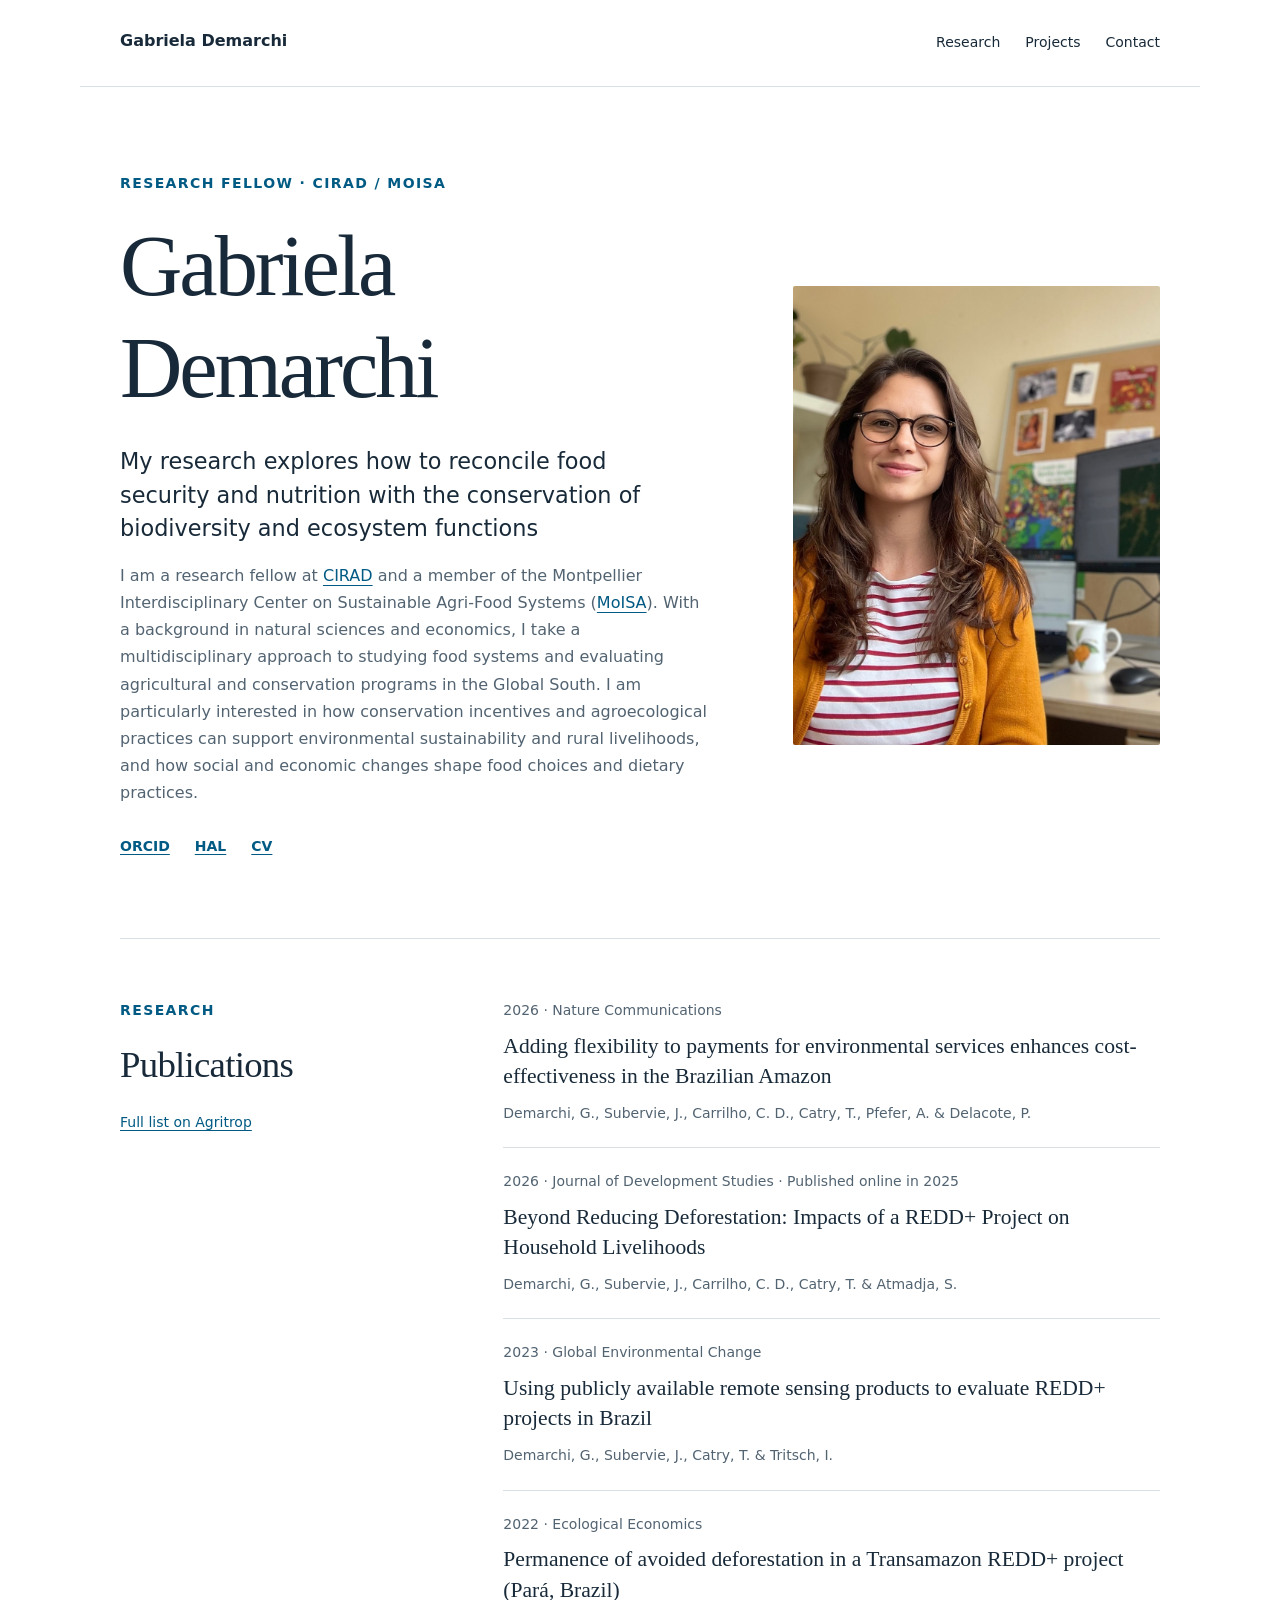
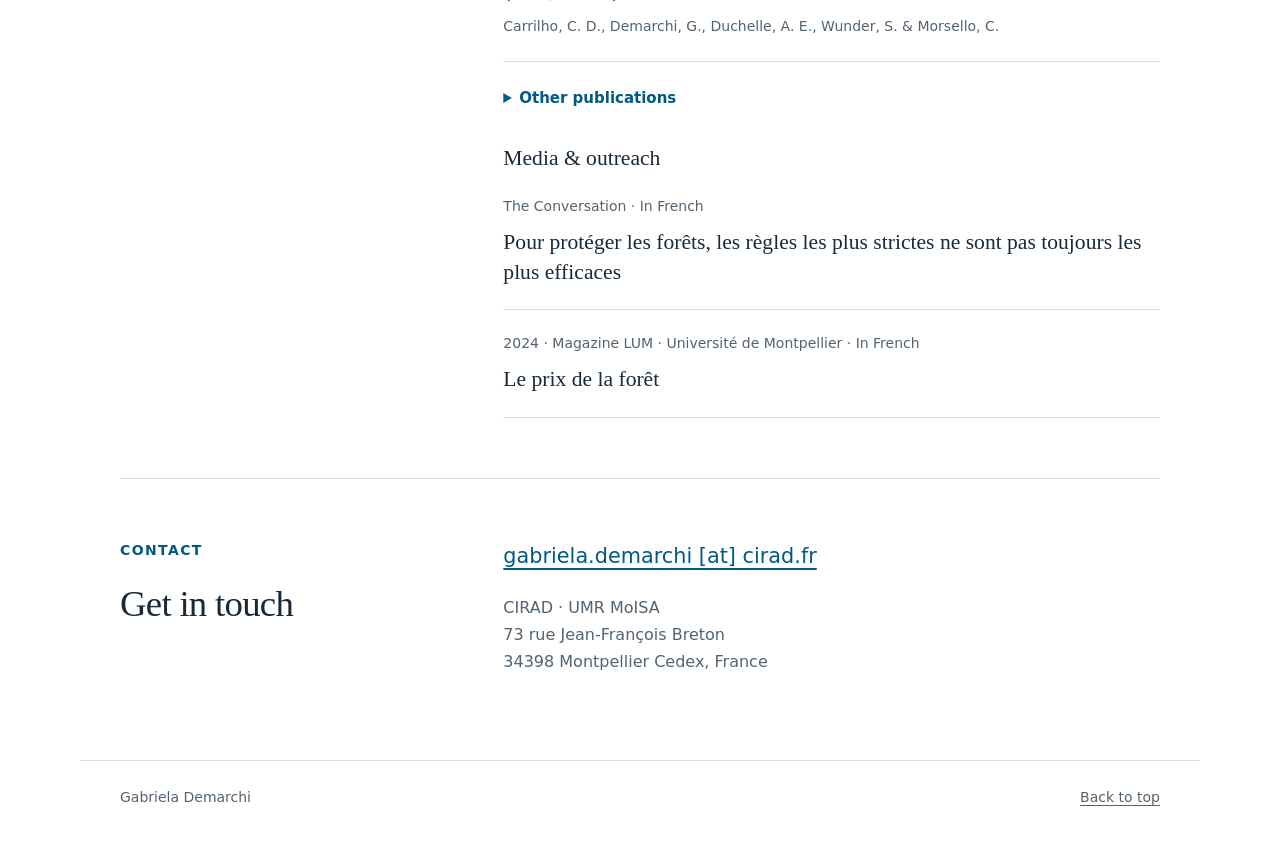
==== commit 2d6be1c1: "Update index.html" ====
--- a/index.html
+++ b/index.html
@@ -161,14 +161,34 @@
         </p>
       </article>
     </details>
+<h3 style="margin-top: 2rem;">Media &amp; outreach</h3>
+
+<article class="paper">
+  <p class="meta">The Conversation · In French</p>
+  <h3>
+    <a href="https://theconversation.com/pour-proteger-les-forets-les-regles-les-plus-strictes-ne-sont-pas-toujours-les-plus-efficaces-289519">
+      Pour protéger les forêts, les règles les plus strictes
+      ne sont pas toujours les plus efficaces
+    </a>
+  </h3>
+</article>
+
+<article class="paper">
+  <p class="meta">2024 · Magazine LUM · Université de Montpellier · In French</p>
+  <h3>
+    <a href="https://www.umontpellier.fr/articles/le-prix-de-la-foret">
+      Le prix de la forêt
+    </a>
+  </h3>
+</article>
+    
   </div>
 </section>
 
-</div></section>
-<section id="projects"><div class="section-heading"><p class="eyebrow">02 / Projects</p><h2>From forests<br>to diets</h2></div><div class="projects"><article><p class="meta">Brazilian Amazon</p><h3>Forest for Food</h3><p>Evaluating the design of payments for ecosystem services, linking forest conservation with food security.</p><a href="https://www.socialscienceregistry.org/trials/8193">Trial registration</a></article><article><p class="meta">Vietnam · Food systems</p><h3>SHIFT</h3><p>Research on sustainable, healthy diets and the transformation of food systems.</p><a href="https://www.cgiar.org/initiative/sustainable-healthy-diets/">Project information</a></article><article><p class="meta">Tropical forests</p><h3>GCS REDD+</h3><p>A comparative study of the effectiveness, efficiency and equity of REDD+ policies and initiatives.</p><a href="https://www.landscapealliance.org/gcs/about-gcs-redd/">Project information</a></article><article><p class="meta">Forestry & agroforestry</p><h3>MACACC</h3><p>Modelling to support stakeholders adapting forestry and agroforestry systems to global change.</p><a href="https://www.adaptation-changement-climatique.gouv.fr/s-inspirer/projets-recherche/macacc-modelisation-pour-laccompagnement-des-acteurs-vers-ladaptation">Project information</a></article></div></section>
+
 <section id="contact">
   <div class="section-heading">
-    <p class="eyebrow">03 / Contact</p>
+    <p class="eyebrow">Contact</p>
     <h2>Get in touch</h2>
   </div>
 
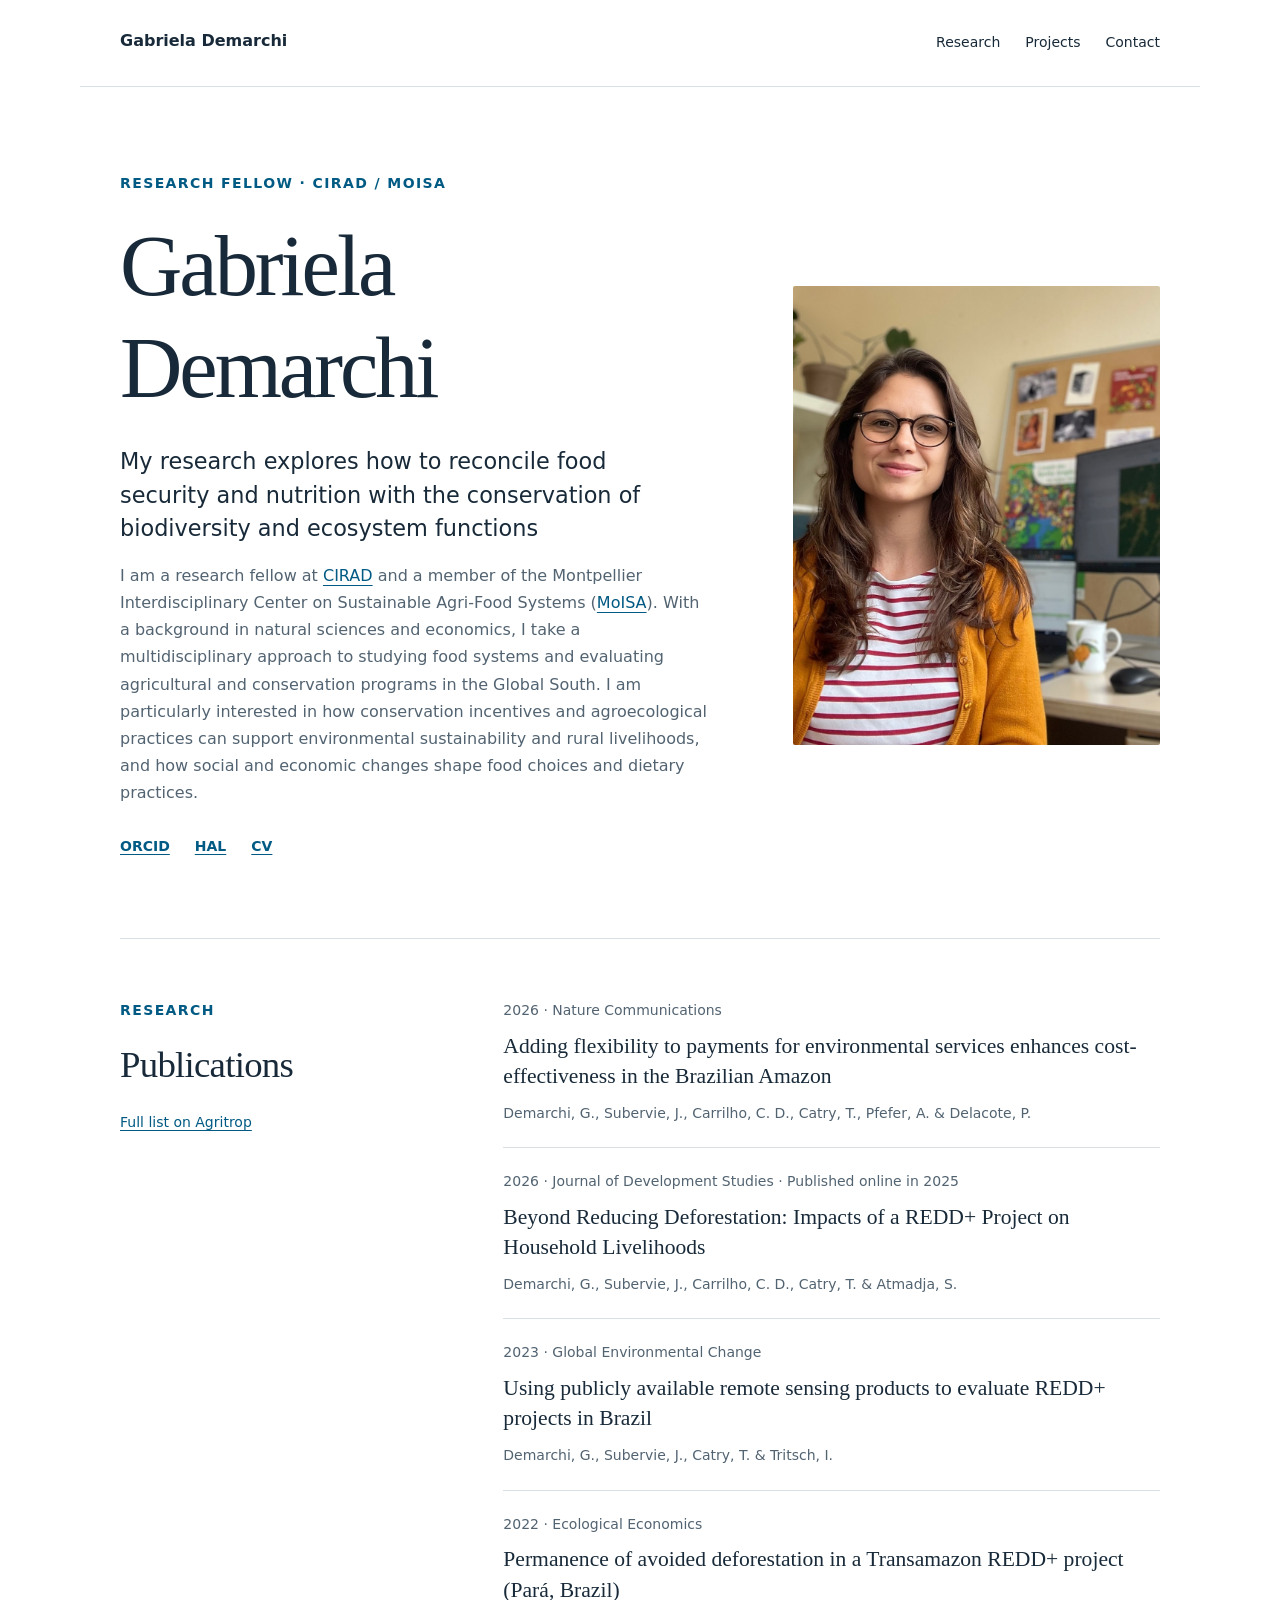
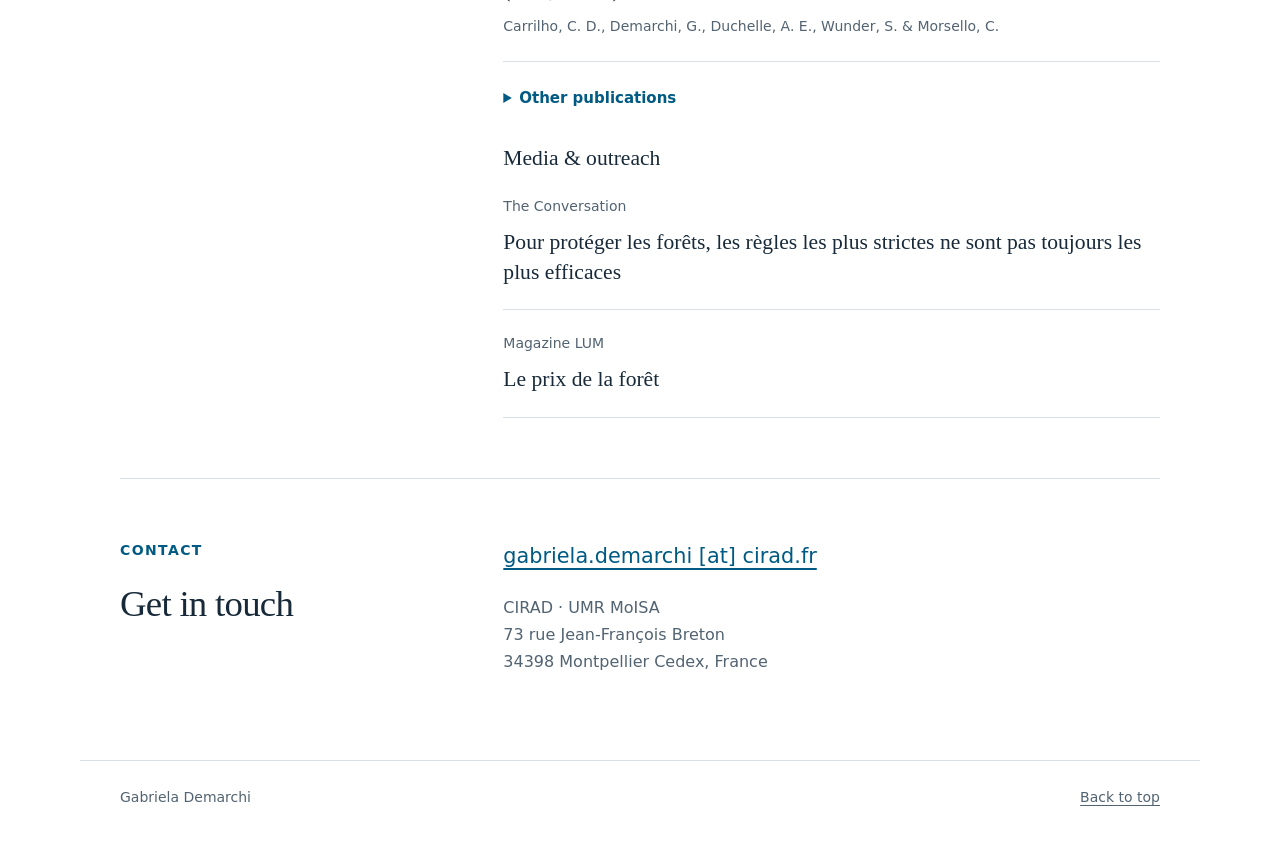
==== commit 2b4d86f8: "Update index.html" ====
--- a/index.html
+++ b/index.html
@@ -164,7 +164,7 @@
 <h3 style="margin-top: 2rem;">Media &amp; outreach</h3>
 
 <article class="paper">
-  <p class="meta">The Conversation · In French</p>
+  <p class="meta">The Conversation </p>
   <h3>
     <a href="https://theconversation.com/pour-proteger-les-forets-les-regles-les-plus-strictes-ne-sont-pas-toujours-les-plus-efficaces-289519">
       Pour protéger les forêts, les règles les plus strictes
@@ -174,7 +174,7 @@
 </article>
 
 <article class="paper">
-  <p class="meta">2024 · Magazine LUM · Université de Montpellier · In French</p>
+  <p class="meta">Magazine LUM </p>
   <h3>
     <a href="https://www.umontpellier.fr/articles/le-prix-de-la-foret">
       Le prix de la forêt
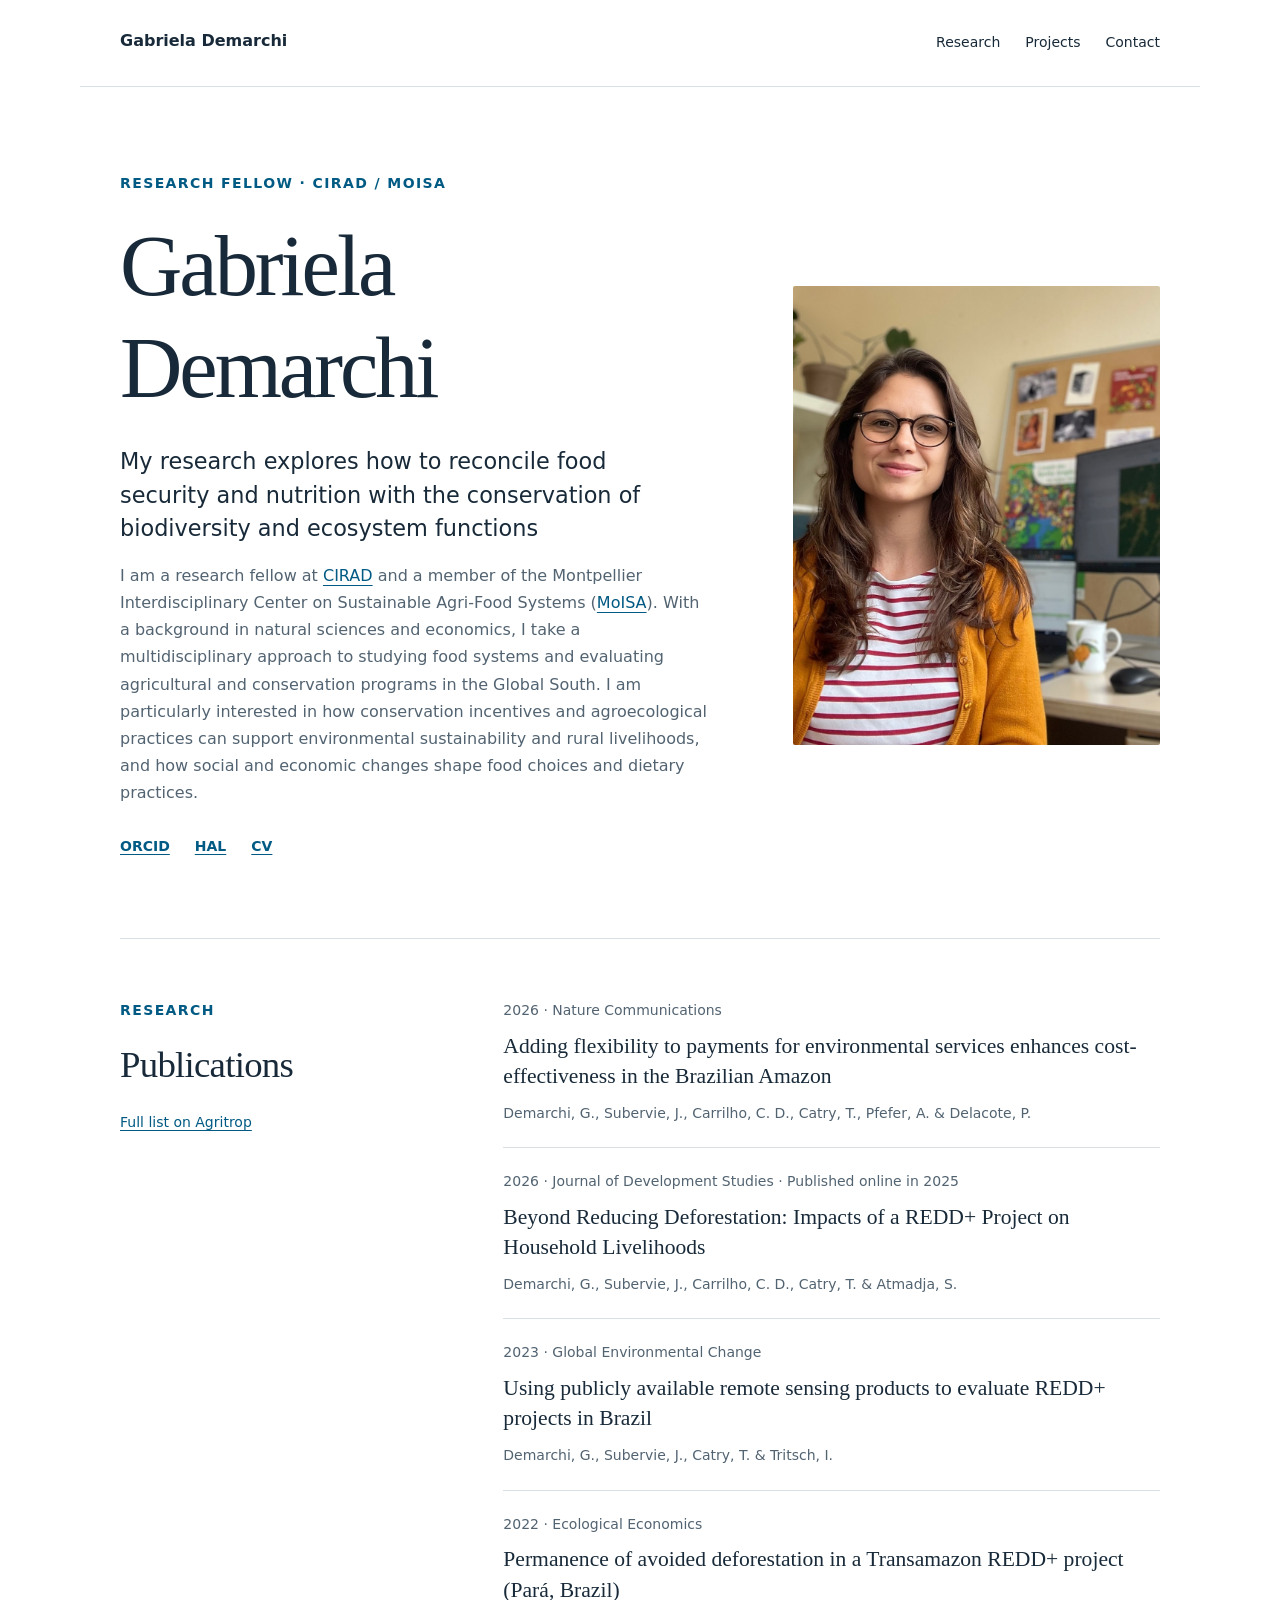
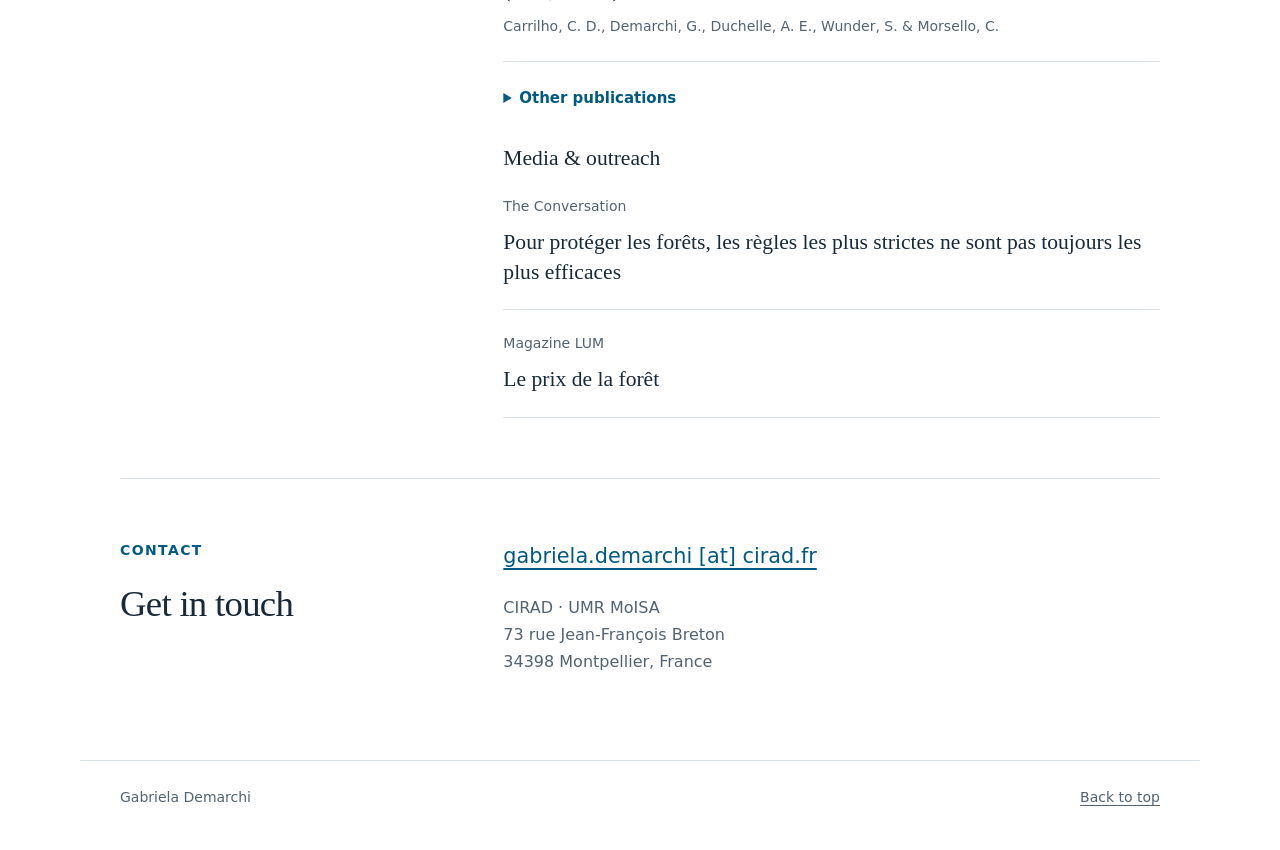
==== commit 0361a1de: "Update index.html" ====
--- a/index.html
+++ b/index.html
@@ -199,7 +199,7 @@
     <p>
       CIRAD · UMR MoISA<br>
       73 rue Jean-François Breton <br>
-      34398 Montpellier Cedex, France
+      34398 Montpellier, France
     </p>
   </div>
 </section>
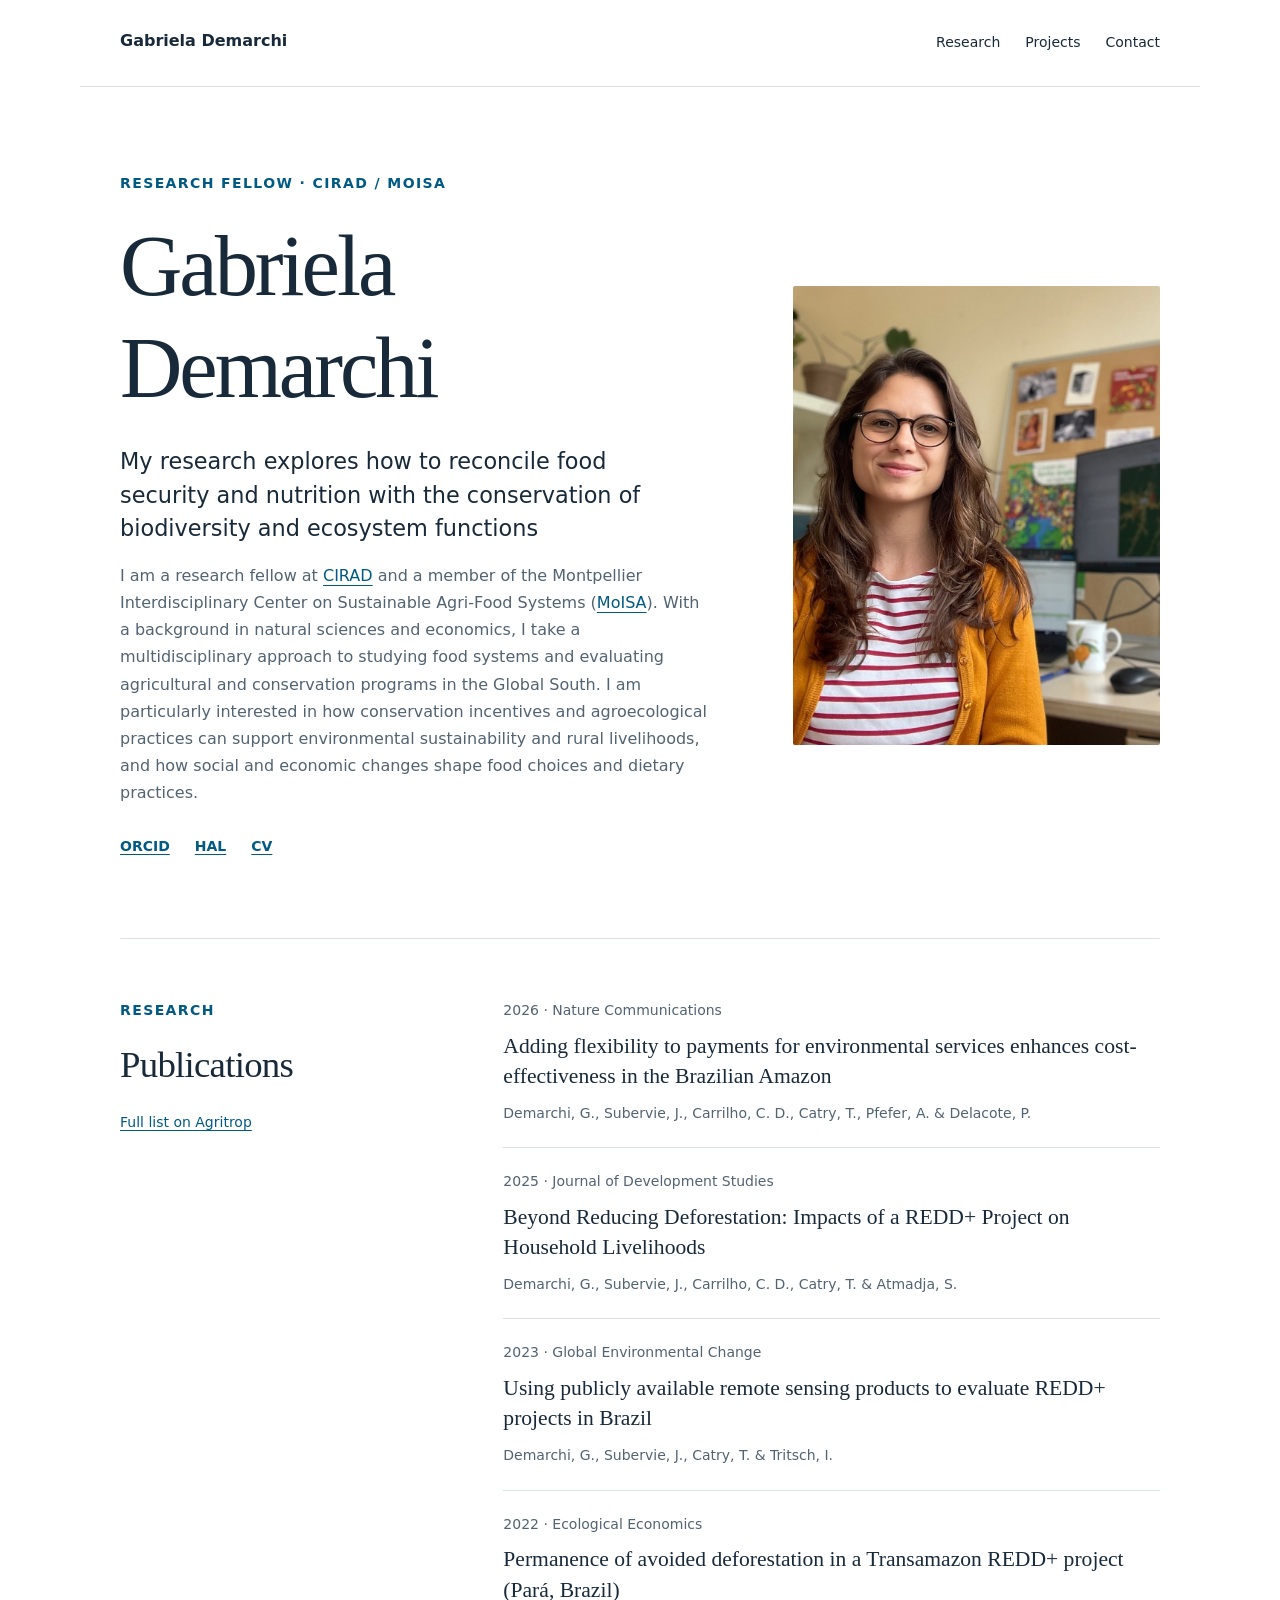
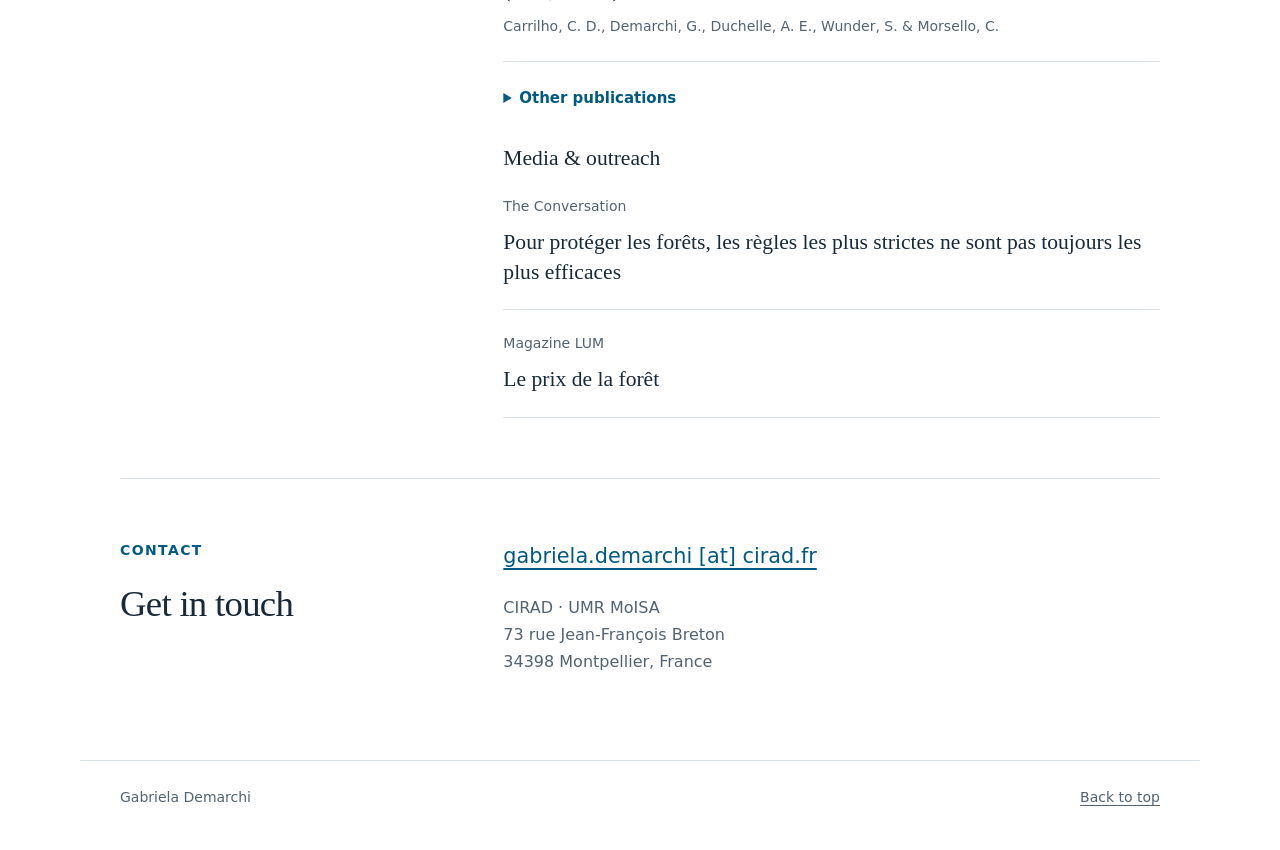
==== commit 3d6ffa51: "Update index.html" ====
--- a/index.html
+++ b/index.html
@@ -21,7 +21,9 @@
     </p>
 
     <p>
-      I am a research fellow at <a href="https://www.cirad.fr/">CIRAD</a> and a member of the Montpellier Interdisciplinary Center on Sustainable Agri-Food Systems (<a href="https://umr-moisa.cirad.fr/">MoISA</a>). With a background in natural sciences and economics, I take a
+      I am a research fellow at <a href="https://www.cirad.fr/">CIRAD</a> and a member of the Montpellier Interdisciplinary Center on Sustainable Agri-Food Systems (<a href="https://umr-moisa.cirad.fr/">MoISA</a>). 
+      
+      With a background in natural sciences and economics, I take a
       multidisciplinary approach to studying food systems and evaluating
       agricultural and conservation programs in the Global South.
       I am particularly interested in how conservation incentives and
@@ -75,7 +77,7 @@
     </article>
 
     <article class="paper">
-      <p class="meta">2026 · Journal of Development Studies · Published online in 2025</p>
+      <p class="meta">2025 · Journal of Development Studies </p>
       <h3>
         <a href="https://doi.org/10.1080/00220388.2025.2515878">
           Beyond Reducing Deforestation: Impacts of a REDD+ Project on Household Livelihoods
